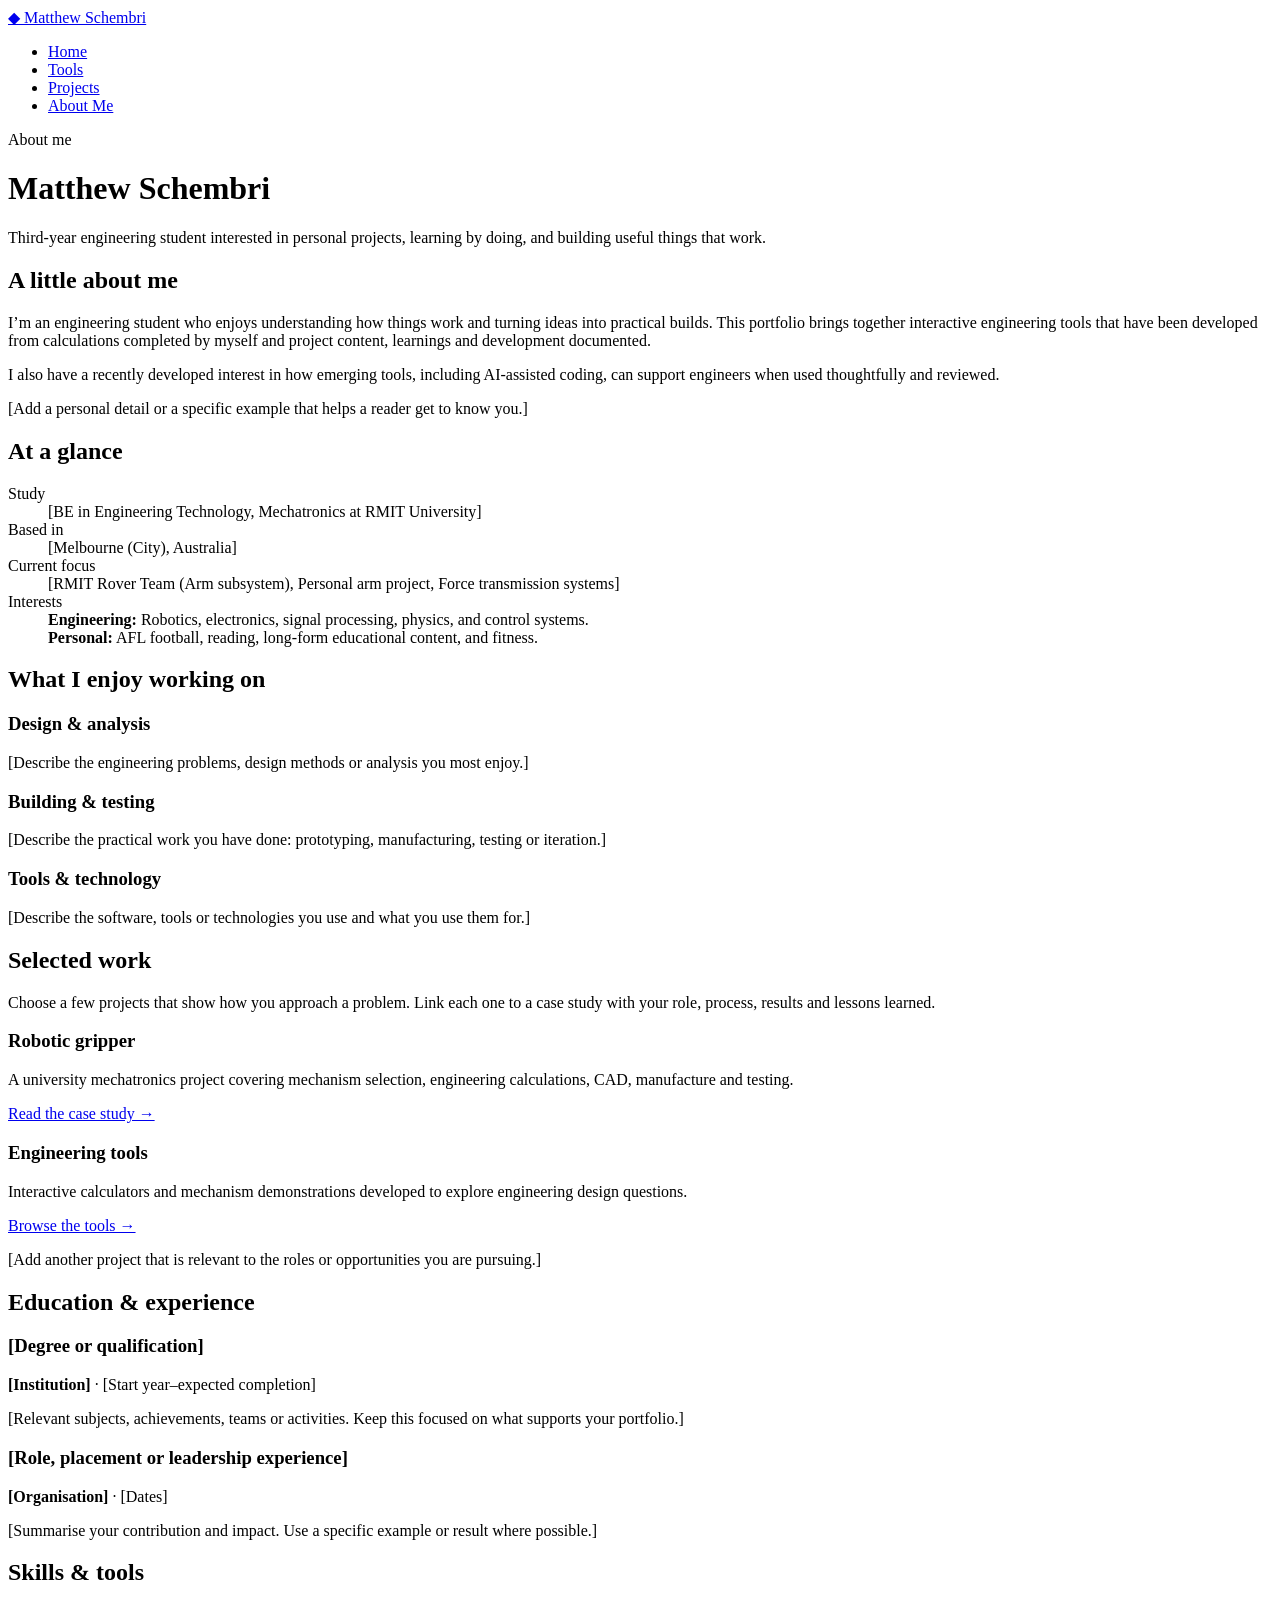
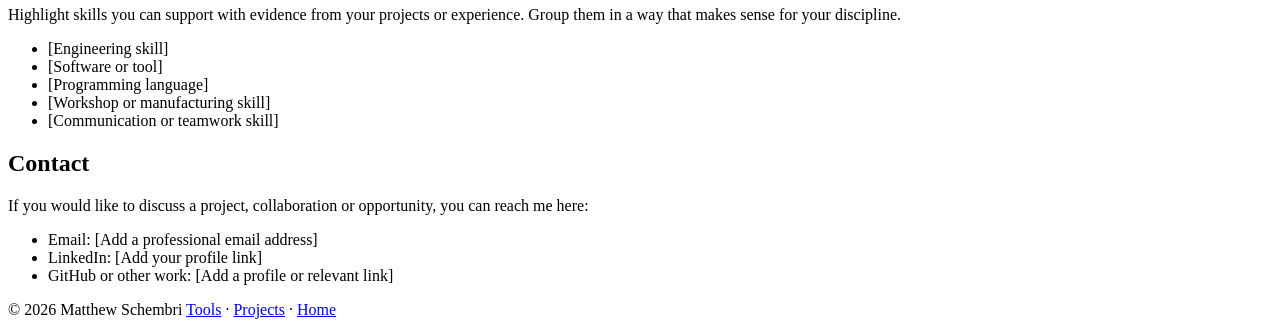
==== about.html @ 9d8ae4ab "about me additions" ====
<!DOCTYPE html>
<html lang="en-AU">
<head>
  <meta charset="utf-8">
  <meta name="viewport" content="width=device-width, initial-scale=1">
  <meta name="description" content="About Matthew Schembri: engineering interests, experience, skills and selected portfolio work.">
  <title>About Me | Matthew Schembri</title>
  <link rel="stylesheet" href="assets/site.css">
</head>
<body>

<nav class="nav" aria-label="Main">
  <div class="nav-in">
    <a class="brand" href="index.html"><span class="mark">◆</span> Matthew Schembri</a>
    <ul>
      <li><a href="index.html">Home</a></li>
      <li><a href="tools.html">Tools</a></li>
      <li><a href="projects.html">Projects</a></li>
      <li><a href="about.html" aria-current="page">About Me</a></li>
    </ul>
  </div>
</nav>

<main>
  <p class="eyebrow">About me</p>
  <h1>Matthew Schembri</h1>
  <p class="lede">Third-year engineering student interested in personal projects, learning by doing, and building useful things that work.</p>
  

  <section aria-labelledby="profile-title">
    <h2 id="profile-title">A little about me</h2>
    <div class="panel note">
      <p>I’m an engineering student who enjoys understanding how things work and turning ideas into practical builds. This portfolio brings together interactive engineering tools that have been developed from calculations completed by myself and project content, learnings and development documented.</p>
      <p>I also have a recently developed interest in how emerging tools, including AI-assisted coding, can support engineers when used thoughtfully and reviewed.</p>
      <p class="muted">[Add a personal detail or a specific example that helps a reader get to know you.]</p>
    </div>
  </section>

  <section aria-labelledby="snapshot-title">
    <h2 id="snapshot-title">At a glance</h2>
    <dl class="meta">
      <dt>Study</dt><dd>[BE in Engineering Technology, Mechatronics at RMIT University]</dd>
      <dt>Based in</dt><dd>[Melbourne (City), Australia]</dd>
      <dt>Current focus</dt><dd>[RMIT Rover Team (Arm subsystem), Personal arm project, Force transmission systems]</dd>
      <dt>Interests</dt><dd><strong>Engineering:</strong> Robotics, electronics, signal processing, physics, and control systems.<br><strong>Personal:</strong> AFL football, reading, long-form educational content, and fitness.</dd>
    </dl>
  </section>

  <section aria-labelledby="focus-title">
    <h2 id="focus-title">What I enjoy working on</h2>
    <div class="grid">
      <article class="card">
        <div class="body">
          <h3>Design &amp; analysis</h3>
          <p>[Describe the engineering problems, design methods or analysis you most enjoy.]</p>
        </div>
      </article>
      <article class="card">
        <div class="body">
          <h3>Building &amp; testing</h3>
          <p>[Describe the practical work you have done: prototyping, manufacturing, testing or iteration.]</p>
        </div>
      </article>
      <article class="card">
        <div class="body">
          <h3>Tools &amp; technology</h3>
          <p>[Describe the software, tools or technologies you use and what you use them for.]</p>
        </div>
      </article>
    </div>
  </section>

  <section aria-labelledby="work-title">
    <h2 id="work-title">Selected work</h2>
    <p class="muted">Choose a few projects that show how you approach a problem. Link each one to a case study with your role, process, results and lessons learned.</p>
    <div class="grid">
      <article class="card">
        <div class="body">
          <h3>Robotic gripper</h3>
          <p>A university mechatronics project covering mechanism selection, engineering calculations, CAD, manufacture and testing.</p>
          <div class="btn-row"><a class="btn sm" href="projects/gripper.html">Read the case study →</a></div>
        </div>
      </article>
      <article class="card">
        <div class="body">
          <h3>Engineering tools</h3>
          <p>Interactive calculators and mechanism demonstrations developed to explore engineering design questions.</p>
          <div class="btn-row"><a class="btn sm" href="tools.html">Browse the tools →</a></div>
        </div>
      </article>
    </div>
    <p class="panel">[Add another project that is relevant to the roles or opportunities you are pursuing.]</p>
  </section>

  <section aria-labelledby="experience-title">
    <h2 id="experience-title">Education &amp; experience</h2>
    <div class="panel">
      <h3>[Degree or qualification]</h3>
      <p><strong>[Institution]</strong> · [Start year–expected completion]</p>
      <p class="muted">[Relevant subjects, achievements, teams or activities. Keep this focused on what supports your portfolio.]</p>
    </div>
    <div class="panel">
      <h3>[Role, placement or leadership experience]</h3>
      <p><strong>[Organisation]</strong> · [Dates]</p>
      <p class="muted">[Summarise your contribution and impact. Use a specific example or result where possible.]</p>
    </div>
  </section>

  <section aria-labelledby="skills-title">
    <h2 id="skills-title">Skills &amp; tools</h2>
    <p class="muted">Highlight skills you can support with evidence from your projects or experience. Group them in a way that makes sense for your discipline.</p>
    <ul class="chips" aria-label="Skills to fill in">
      <li class="chip">[Engineering skill]</li>
      <li class="chip">[Software or tool]</li>
      <li class="chip">[Programming language]</li>
      <li class="chip">[Workshop or manufacturing skill]</li>
      <li class="chip">[Communication or teamwork skill]</li>
    </ul>
  </section>

  <section id="contact" aria-labelledby="contact-title">
    <h2 id="contact-title">Contact</h2>
    <div class="panel note">
      <p>If you would like to discuss a project, collaboration or opportunity, you can reach me here:</p>
      <ul>
        <li>Email: [Add a professional email address]</li>
        <li>LinkedIn: [Add your profile link]</li>
        <li>GitHub or other work: [Add a profile or relevant link]</li>
      </ul>
    </div>
  </section>
</main>

<footer class="site"><div>
  <span>© <span id="yr"></span> Matthew Schembri</span>
  <span><a href="tools.html">Tools</a> · <a href="projects.html">Projects</a> · <a href="index.html">Home</a></span>
</div></footer>

<script>document.getElementById('yr').textContent=new Date().getFullYear();</script>
</body>
</html>
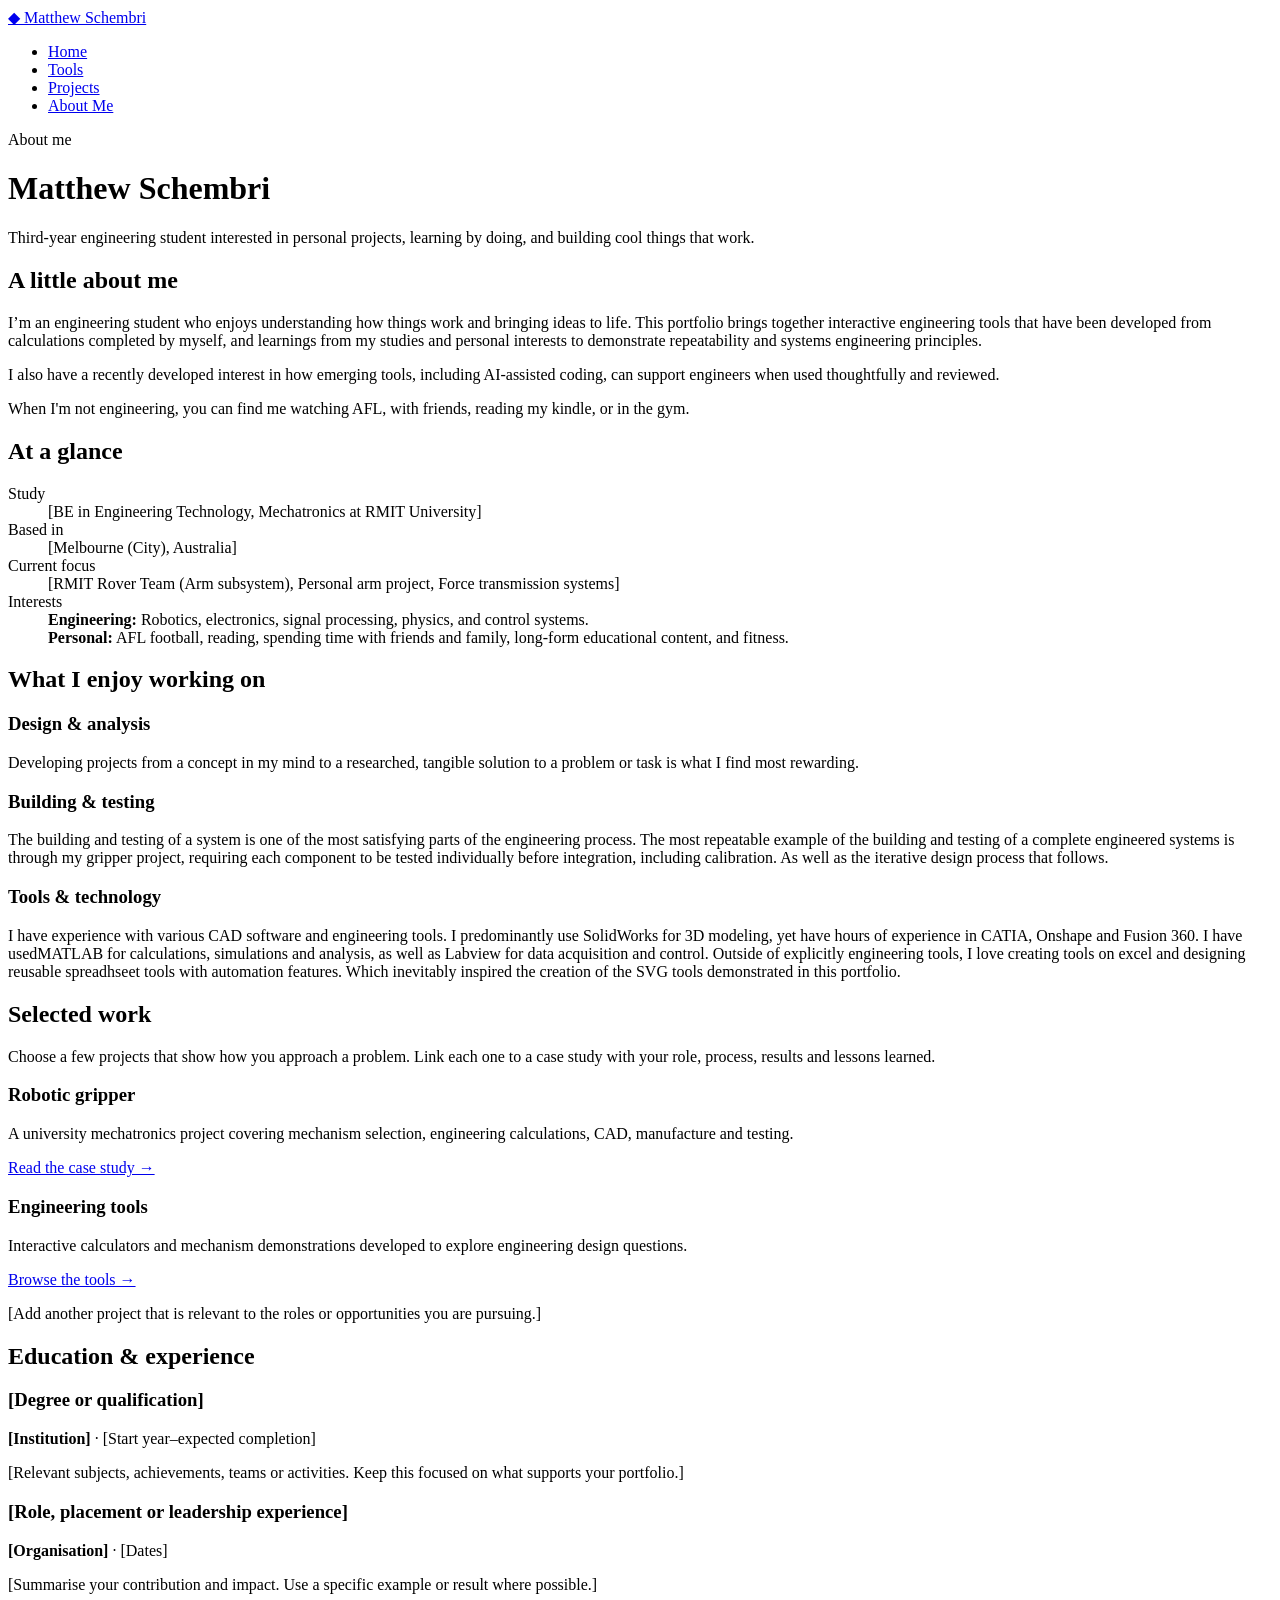
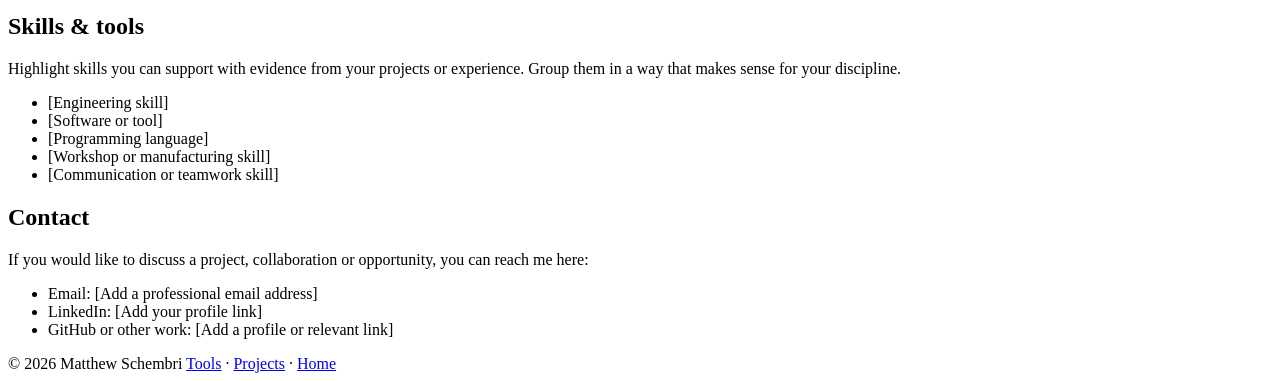
==== commit a67a4de5: "About me more additions" ====
--- a/about.html
+++ b/about.html
@@ -24,15 +24,15 @@
 <main>
   <p class="eyebrow">About me</p>
   <h1>Matthew Schembri</h1>
-  <p class="lede">Third-year engineering student interested in personal projects, learning by doing, and building useful things that work.</p>
+  <p class="lede">Third-year engineering student interested in personal projects, learning by doing, and building cool things that work.</p>
   
 
   <section aria-labelledby="profile-title">
     <h2 id="profile-title">A little about me</h2>
     <div class="panel note">
-      <p>I’m an engineering student who enjoys understanding how things work and turning ideas into practical builds. This portfolio brings together interactive engineering tools that have been developed from calculations completed by myself and project content, learnings and development documented.</p>
+      <p>I’m an engineering student who enjoys understanding how things work and bringing ideas to life. This portfolio brings together interactive engineering tools that have been developed from calculations completed by myself, and learnings from my studies and personal interests to demonstrate repeatability and systems engineering principles.</p>
       <p>I also have a recently developed interest in how emerging tools, including AI-assisted coding, can support engineers when used thoughtfully and reviewed.</p>
-      <p class="muted">[Add a personal detail or a specific example that helps a reader get to know you.]</p>
+      <p class="muted">When I'm not engineering, you can find me watching AFL, with friends, reading my kindle, or in the gym.</p>
     </div>
   </section>
 
@@ -42,7 +42,7 @@
       <dt>Study</dt><dd>[BE in Engineering Technology, Mechatronics at RMIT University]</dd>
       <dt>Based in</dt><dd>[Melbourne (City), Australia]</dd>
       <dt>Current focus</dt><dd>[RMIT Rover Team (Arm subsystem), Personal arm project, Force transmission systems]</dd>
-      <dt>Interests</dt><dd><strong>Engineering:</strong> Robotics, electronics, signal processing, physics, and control systems.<br><strong>Personal:</strong> AFL football, reading, long-form educational content, and fitness.</dd>
+      <dt>Interests</dt><dd><strong>Engineering:</strong> Robotics, electronics, signal processing, physics, and control systems.<br><strong>Personal:</strong> AFL football, reading, spending time with friends and family, long-form educational content, and fitness.</dd>
     </dl>
   </section>
 
@@ -52,19 +52,19 @@
       <article class="card">
         <div class="body">
           <h3>Design &amp; analysis</h3>
-          <p>[Describe the engineering problems, design methods or analysis you most enjoy.]</p>
+          <p> Developing projects from a concept in my mind to a researched, tangible solution to a problem or task is what I find most rewarding.</p>
         </div>
       </article>
       <article class="card">
         <div class="body">
           <h3>Building &amp; testing</h3>
-          <p>[Describe the practical work you have done: prototyping, manufacturing, testing or iteration.]</p>
+          <p> The building and testing of a system is one of the most satisfying parts of the engineering process. The most repeatable example of the building and testing of a complete engineered systems is through my gripper project, requiring each component to be tested individually before integration, including calibration. As well as the iterative design process that follows.</p>
         </div>
       </article>
       <article class="card">
         <div class="body">
           <h3>Tools &amp; technology</h3>
-          <p>[Describe the software, tools or technologies you use and what you use them for.]</p>
+          <p>I have experience with various CAD software and engineering tools. I predominantly use SolidWorks for 3D modeling, yet have hours of experience in CATIA, Onshape and Fusion 360. I have usedMATLAB for calculations, simulations and analysis, as well as Labview for data acquisition and control. Outside of explicitly engineering tools, I love creating tools on excel and designing reusable spreadhseet tools with automation features. Which inevitably inspired the creation of the SVG tools demonstrated in this portfolio.</p>
         </div>
       </article>
     </div>
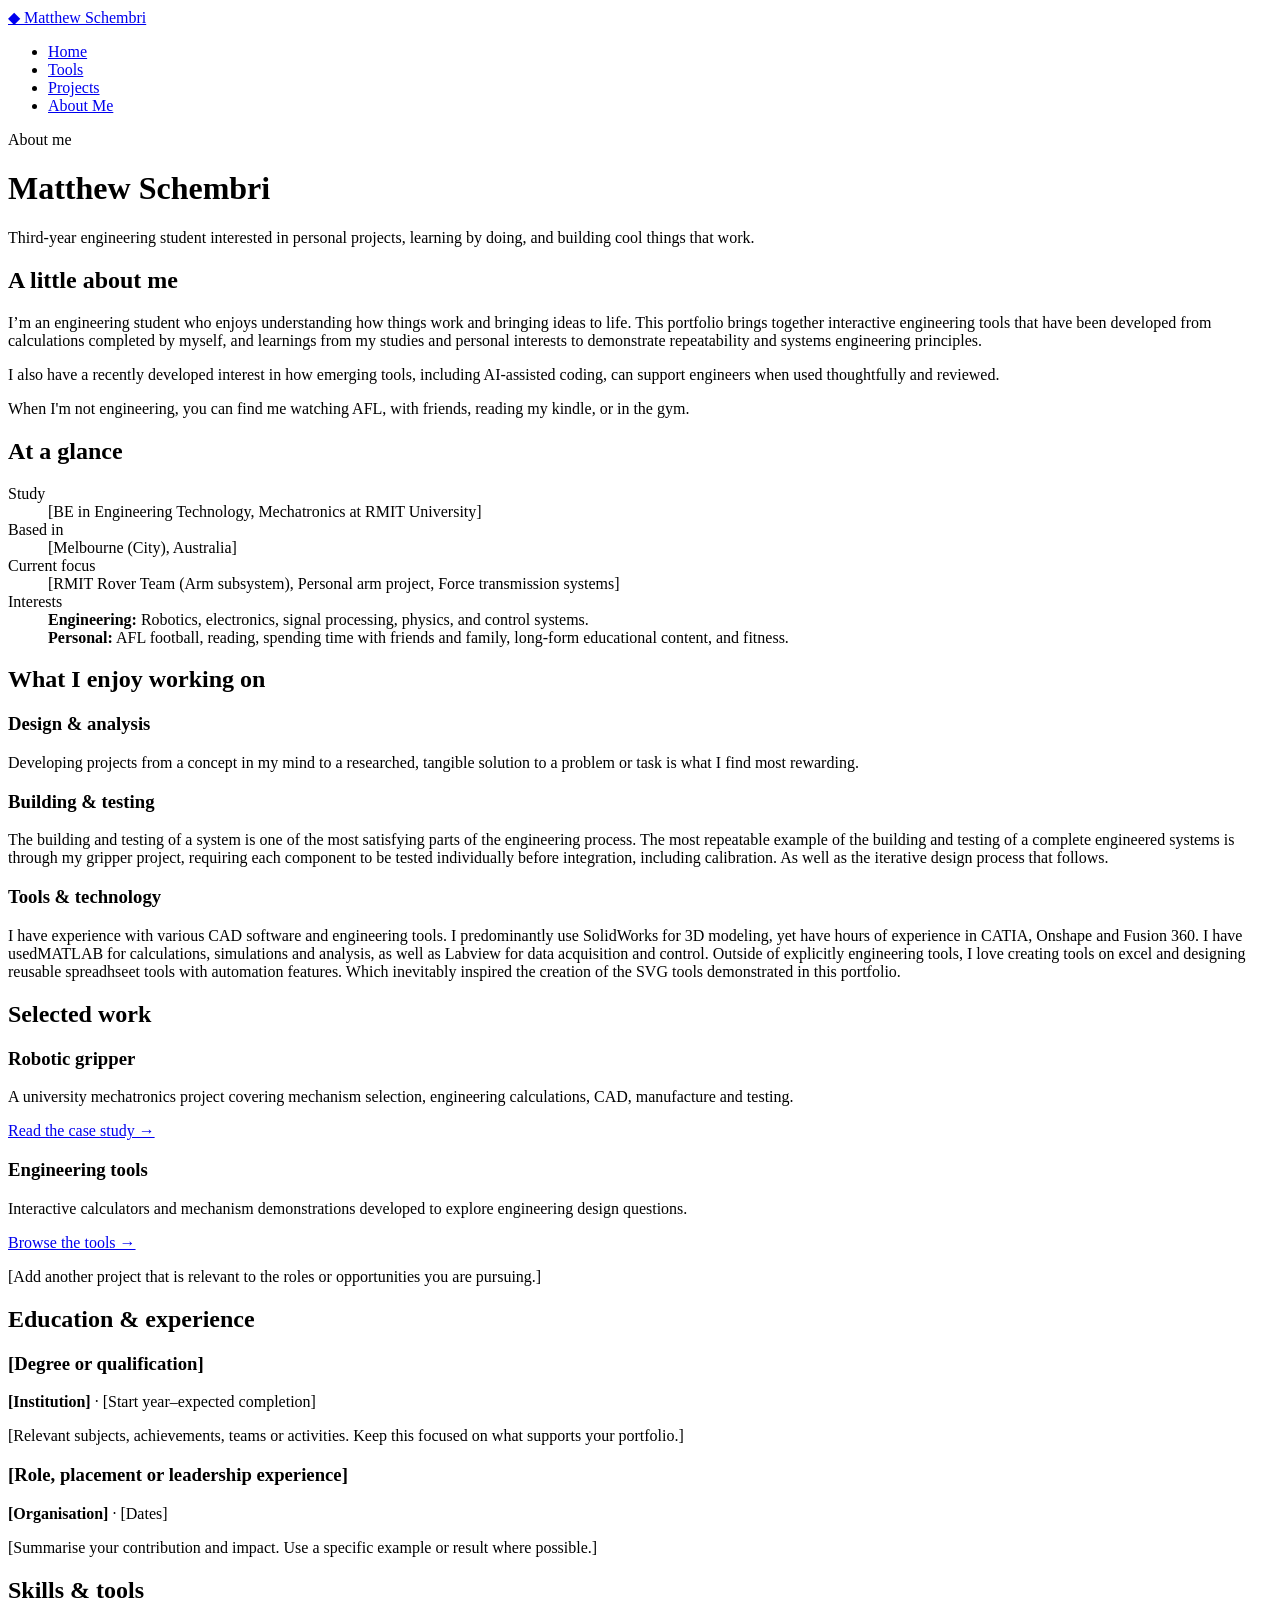
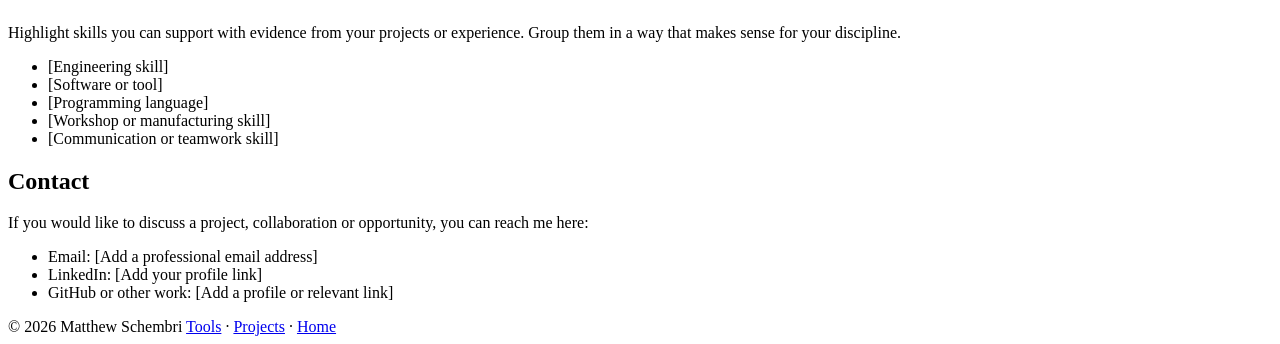
==== commit 49bf3efa: "testing new file" ====
--- a/about.html
+++ b/about.html
@@ -72,7 +72,6 @@
 
   <section aria-labelledby="work-title">
     <h2 id="work-title">Selected work</h2>
-    <p class="muted">Choose a few projects that show how you approach a problem. Link each one to a case study with your role, process, results and lessons learned.</p>
     <div class="grid">
       <article class="card">
         <div class="body">
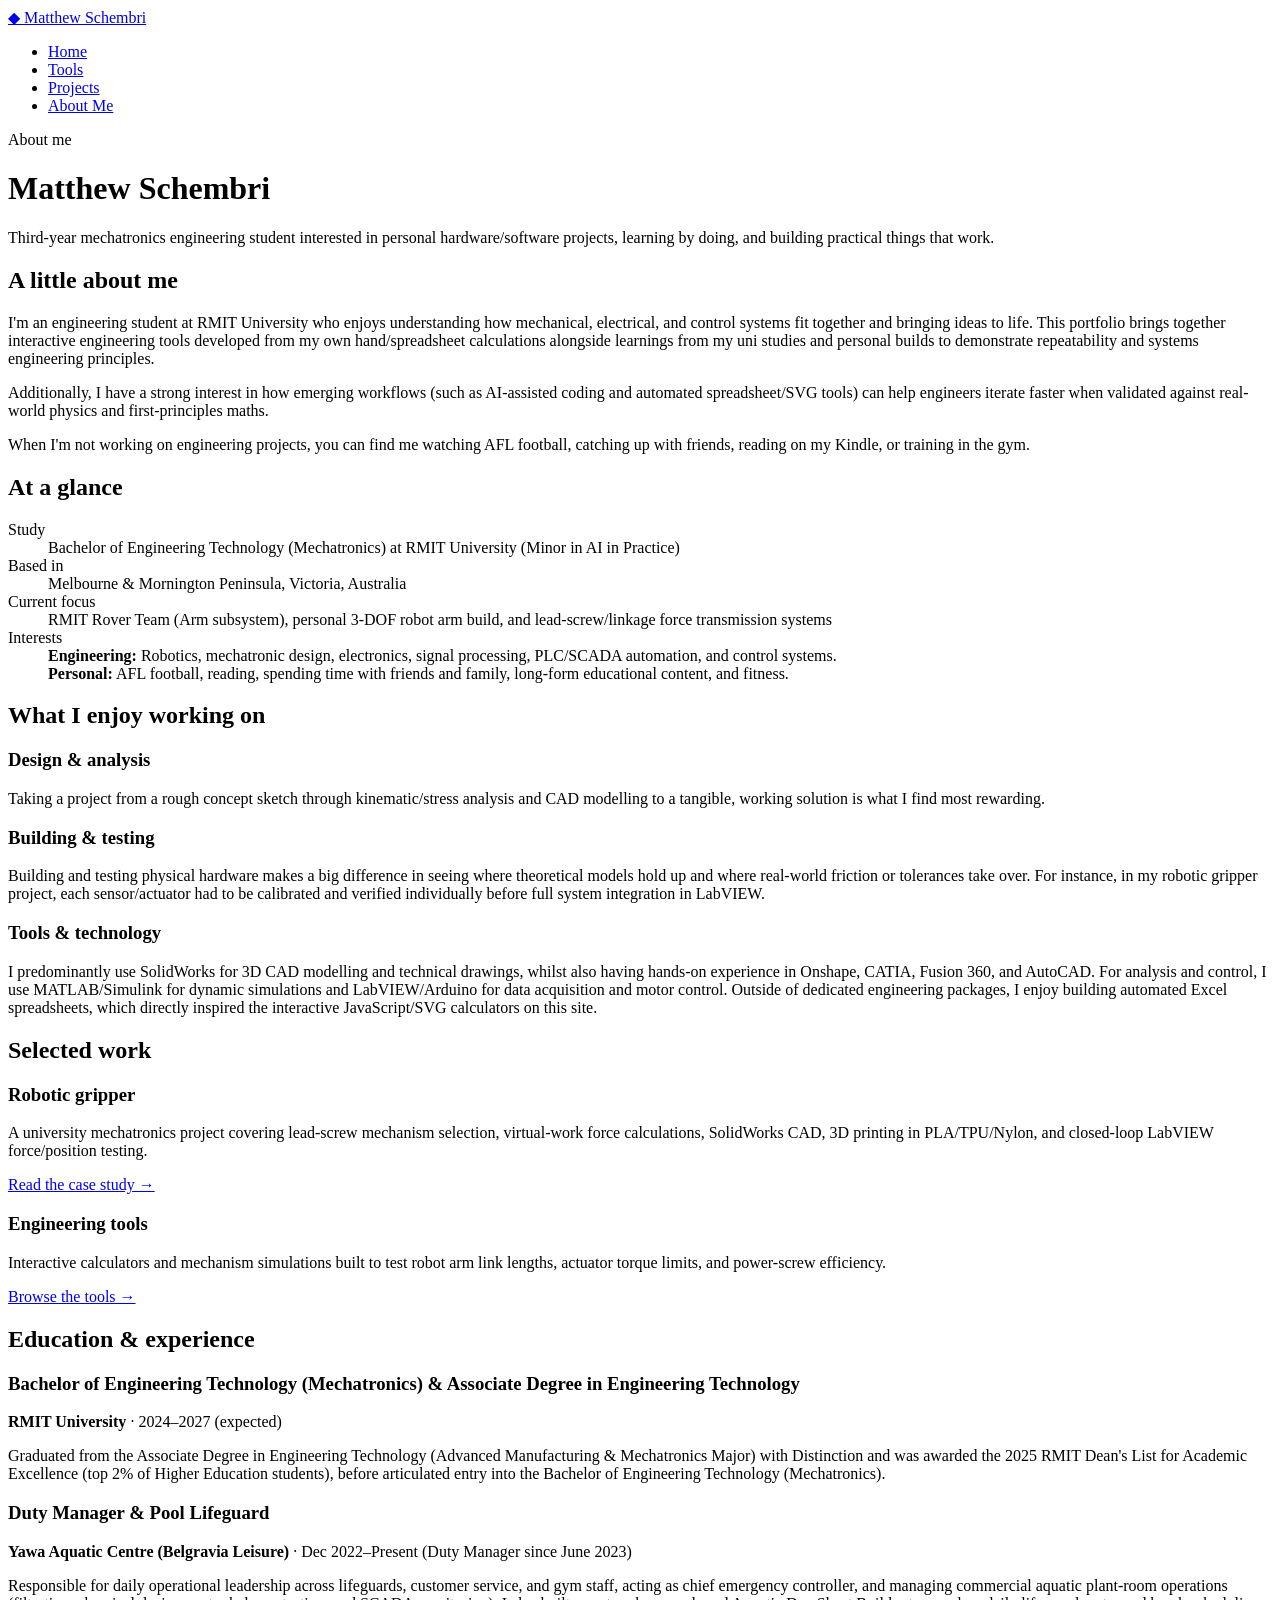
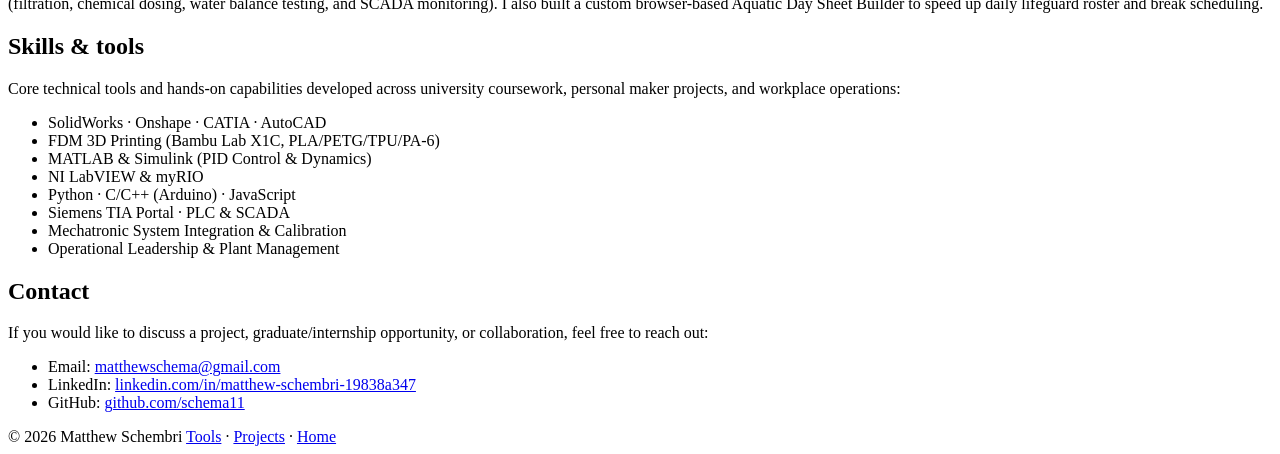
==== commit abf50471: "style(about.html): adopt empirical RMIT/Gmail Matthew voice and remove em-dashes/semicolons" ====
--- a/about.html
+++ b/about.html
@@ -3,7 +3,7 @@
 <head>
   <meta charset="utf-8">
   <meta name="viewport" content="width=device-width, initial-scale=1">
-  <meta name="description" content="About Matthew Schembri: engineering interests, experience, skills and selected portfolio work.">
+  <meta name="description" content="About Matthew Schembri: mechatronics engineering student at RMIT, experience, skills and selected portfolio work.">
   <title>About Me | Matthew Schembri</title>
   <link rel="stylesheet" href="assets/site.css">
 </head>
@@ -24,25 +24,24 @@
 <main>
   <p class="eyebrow">About me</p>
   <h1>Matthew Schembri</h1>
-  <p class="lede">Third-year engineering student interested in personal projects, learning by doing, and building cool things that work.</p>
-  
+  <p class="lede">Third-year mechatronics engineering student interested in personal hardware/software projects, learning by doing, and building practical things that work.</p>
 
   <section aria-labelledby="profile-title">
     <h2 id="profile-title">A little about me</h2>
     <div class="panel note">
-      <p>I’m an engineering student who enjoys understanding how things work and bringing ideas to life. This portfolio brings together interactive engineering tools that have been developed from calculations completed by myself, and learnings from my studies and personal interests to demonstrate repeatability and systems engineering principles.</p>
-      <p>I also have a recently developed interest in how emerging tools, including AI-assisted coding, can support engineers when used thoughtfully and reviewed.</p>
-      <p class="muted">When I'm not engineering, you can find me watching AFL, with friends, reading my kindle, or in the gym.</p>
+      <p>I'm an engineering student at RMIT University who enjoys understanding how mechanical, electrical, and control systems fit together and bringing ideas to life. This portfolio brings together interactive engineering tools developed from my own hand/spreadsheet calculations alongside learnings from my uni studies and personal builds to demonstrate repeatability and systems engineering principles.</p>
+      <p>Additionally, I have a strong interest in how emerging workflows (such as AI-assisted coding and automated spreadsheet/SVG tools) can help engineers iterate faster when validated against real-world physics and first-principles maths.</p>
+      <p class="muted">When I'm not working on engineering projects, you can find me watching AFL football, catching up with friends, reading on my Kindle, or training in the gym.</p>
     </div>
   </section>
 
   <section aria-labelledby="snapshot-title">
     <h2 id="snapshot-title">At a glance</h2>
     <dl class="meta">
-      <dt>Study</dt><dd>[BE in Engineering Technology, Mechatronics at RMIT University]</dd>
-      <dt>Based in</dt><dd>[Melbourne (City), Australia]</dd>
-      <dt>Current focus</dt><dd>[RMIT Rover Team (Arm subsystem), Personal arm project, Force transmission systems]</dd>
-      <dt>Interests</dt><dd><strong>Engineering:</strong> Robotics, electronics, signal processing, physics, and control systems.<br><strong>Personal:</strong> AFL football, reading, spending time with friends and family, long-form educational content, and fitness.</dd>
+      <dt>Study</dt><dd>Bachelor of Engineering Technology (Mechatronics) at RMIT University (Minor in AI in Practice)</dd>
+      <dt>Based in</dt><dd>Melbourne &amp; Mornington Peninsula, Victoria, Australia</dd>
+      <dt>Current focus</dt><dd>RMIT Rover Team (Arm subsystem), personal 3-DOF robot arm build, and lead-screw/linkage force transmission systems</dd>
+      <dt>Interests</dt><dd><strong>Engineering:</strong> Robotics, mechatronic design, electronics, signal processing, PLC/SCADA automation, and control systems.<br><strong>Personal:</strong> AFL football, reading, spending time with friends and family, long-form educational content, and fitness.</dd>
     </dl>
   </section>
 
@@ -52,19 +51,19 @@
       <article class="card">
         <div class="body">
           <h3>Design &amp; analysis</h3>
-          <p> Developing projects from a concept in my mind to a researched, tangible solution to a problem or task is what I find most rewarding.</p>
+          <p>Taking a project from a rough concept sketch through kinematic/stress analysis and CAD modelling to a tangible, working solution is what I find most rewarding.</p>
         </div>
       </article>
       <article class="card">
         <div class="body">
           <h3>Building &amp; testing</h3>
-          <p> The building and testing of a system is one of the most satisfying parts of the engineering process. The most repeatable example of the building and testing of a complete engineered systems is through my gripper project, requiring each component to be tested individually before integration, including calibration. As well as the iterative design process that follows.</p>
+          <p>Building and testing physical hardware makes a big difference in seeing where theoretical models hold up and where real-world friction or tolerances take over. For instance, in my robotic gripper project, each sensor/actuator had to be calibrated and verified individually before full system integration in LabVIEW.</p>
         </div>
       </article>
       <article class="card">
         <div class="body">
           <h3>Tools &amp; technology</h3>
-          <p>I have experience with various CAD software and engineering tools. I predominantly use SolidWorks for 3D modeling, yet have hours of experience in CATIA, Onshape and Fusion 360. I have usedMATLAB for calculations, simulations and analysis, as well as Labview for data acquisition and control. Outside of explicitly engineering tools, I love creating tools on excel and designing reusable spreadhseet tools with automation features. Which inevitably inspired the creation of the SVG tools demonstrated in this portfolio.</p>
+          <p>I predominantly use SolidWorks for 3D CAD modelling and technical drawings, whilst also having hands-on experience in Onshape, CATIA, Fusion 360, and AutoCAD. For analysis and control, I use MATLAB/Simulink for dynamic simulations and LabVIEW/Arduino for data acquisition and motor control. Outside of dedicated engineering packages, I enjoy building automated Excel spreadsheets, which directly inspired the interactive JavaScript/SVG calculators on this site.</p>
         </div>
       </article>
     </div>
@@ -76,55 +75,57 @@
       <article class="card">
         <div class="body">
           <h3>Robotic gripper</h3>
-          <p>A university mechatronics project covering mechanism selection, engineering calculations, CAD, manufacture and testing.</p>
+          <p>A university mechatronics project covering lead-screw mechanism selection, virtual-work force calculations, SolidWorks CAD, 3D printing in PLA/TPU/Nylon, and closed-loop LabVIEW force/position testing.</p>
           <div class="btn-row"><a class="btn sm" href="projects/gripper.html">Read the case study →</a></div>
         </div>
       </article>
       <article class="card">
         <div class="body">
           <h3>Engineering tools</h3>
-          <p>Interactive calculators and mechanism demonstrations developed to explore engineering design questions.</p>
+          <p>Interactive calculators and mechanism simulations built to test robot arm link lengths, actuator torque limits, and power-screw efficiency.</p>
           <div class="btn-row"><a class="btn sm" href="tools.html">Browse the tools →</a></div>
         </div>
       </article>
     </div>
-    <p class="panel">[Add another project that is relevant to the roles or opportunities you are pursuing.]</p>
   </section>
 
   <section aria-labelledby="experience-title">
     <h2 id="experience-title">Education &amp; experience</h2>
     <div class="panel">
-      <h3>[Degree or qualification]</h3>
-      <p><strong>[Institution]</strong> · [Start year–expected completion]</p>
-      <p class="muted">[Relevant subjects, achievements, teams or activities. Keep this focused on what supports your portfolio.]</p>
+      <h3>Bachelor of Engineering Technology (Mechatronics) &amp; Associate Degree in Engineering Technology</h3>
+      <p><strong>RMIT University</strong> · 2024–2027 (expected)</p>
+      <p class="muted">Graduated from the Associate Degree in Engineering Technology (Advanced Manufacturing &amp; Mechatronics Major) with Distinction and was awarded the 2025 RMIT Dean's List for Academic Excellence (top 2% of Higher Education students), before articulated entry into the Bachelor of Engineering Technology (Mechatronics).</p>
     </div>
     <div class="panel">
-      <h3>[Role, placement or leadership experience]</h3>
-      <p><strong>[Organisation]</strong> · [Dates]</p>
-      <p class="muted">[Summarise your contribution and impact. Use a specific example or result where possible.]</p>
+      <h3>Duty Manager &amp; Pool Lifeguard</h3>
+      <p><strong>Yawa Aquatic Centre (Belgravia Leisure)</strong> · Dec 2022–Present (Duty Manager since June 2023)</p>
+      <p class="muted">Responsible for daily operational leadership across lifeguards, customer service, and gym staff, acting as chief emergency controller, and managing commercial aquatic plant-room operations (filtration, chemical dosing, water balance testing, and SCADA monitoring). I also built a custom browser-based Aquatic Day Sheet Builder to speed up daily lifeguard roster and break scheduling.</p>
     </div>
   </section>
 
   <section aria-labelledby="skills-title">
     <h2 id="skills-title">Skills &amp; tools</h2>
-    <p class="muted">Highlight skills you can support with evidence from your projects or experience. Group them in a way that makes sense for your discipline.</p>
-    <ul class="chips" aria-label="Skills to fill in">
-      <li class="chip">[Engineering skill]</li>
-      <li class="chip">[Software or tool]</li>
-      <li class="chip">[Programming language]</li>
-      <li class="chip">[Workshop or manufacturing skill]</li>
-      <li class="chip">[Communication or teamwork skill]</li>
+    <p class="muted">Core technical tools and hands-on capabilities developed across university coursework, personal maker projects, and workplace operations:</p>
+    <ul class="chips" aria-label="Skills and tools">
+      <li class="chip">SolidWorks · Onshape · CATIA · AutoCAD</li>
+      <li class="chip">FDM 3D Printing (Bambu Lab X1C, PLA/PETG/TPU/PA-6)</li>
+      <li class="chip">MATLAB &amp; Simulink (PID Control &amp; Dynamics)</li>
+      <li class="chip">NI LabVIEW &amp; myRIO</li>
+      <li class="chip">Python · C/C++ (Arduino) · JavaScript</li>
+      <li class="chip">Siemens TIA Portal · PLC &amp; SCADA</li>
+      <li class="chip">Mechatronic System Integration &amp; Calibration</li>
+      <li class="chip">Operational Leadership &amp; Plant Management</li>
     </ul>
   </section>
 
   <section id="contact" aria-labelledby="contact-title">
     <h2 id="contact-title">Contact</h2>
     <div class="panel note">
-      <p>If you would like to discuss a project, collaboration or opportunity, you can reach me here:</p>
+      <p>If you would like to discuss a project, graduate/internship opportunity, or collaboration, feel free to reach out:</p>
       <ul>
-        <li>Email: [Add a professional email address]</li>
-        <li>LinkedIn: [Add your profile link]</li>
-        <li>GitHub or other work: [Add a profile or relevant link]</li>
+        <li>Email: <a href="mailto:matthewschema@gmail.com">matthewschema@gmail.com</a></li>
+        <li>LinkedIn: <a href="https://www.linkedin.com/in/matthew-schembri-19838a347" target="_blank" rel="noopener">linkedin.com/in/matthew-schembri-19838a347</a></li>
+        <li>GitHub: <a href="https://github.com/schema11" target="_blank" rel="noopener">github.com/schema11</a></li>
       </ul>
     </div>
   </section>
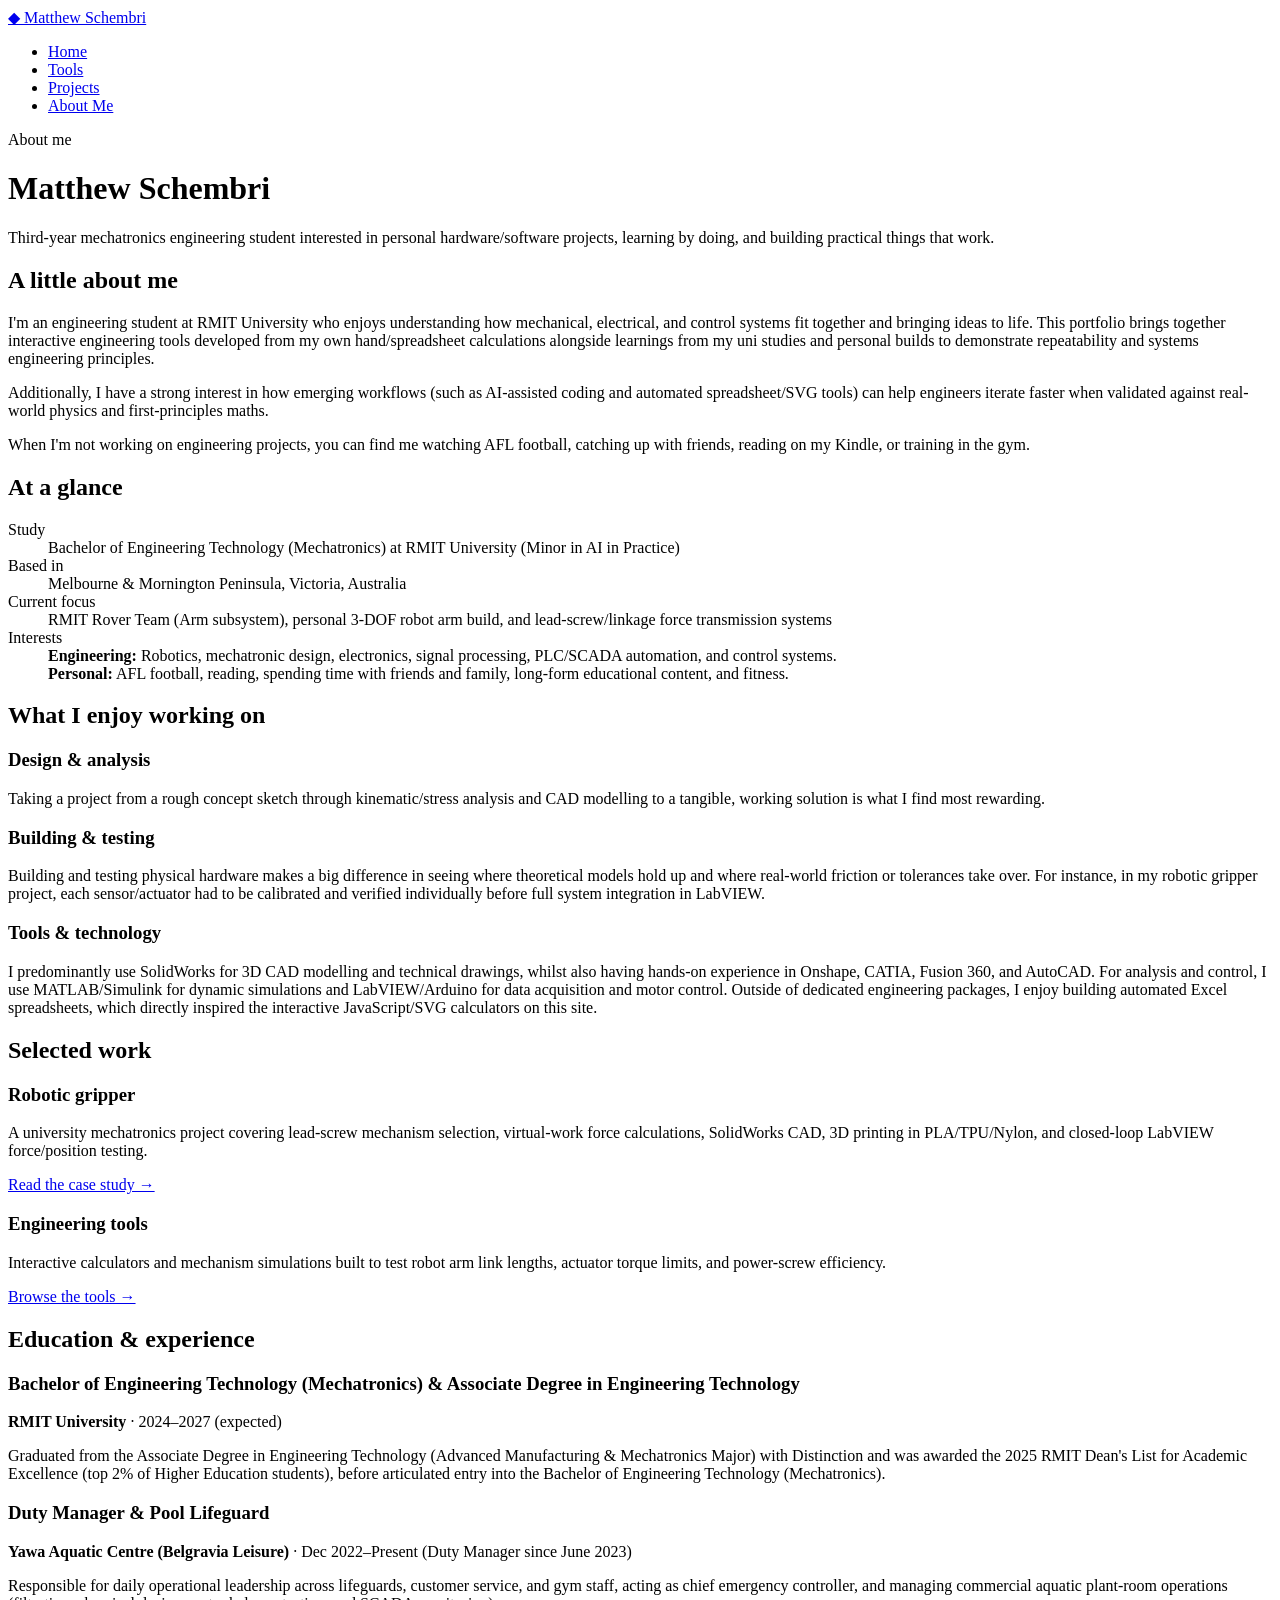
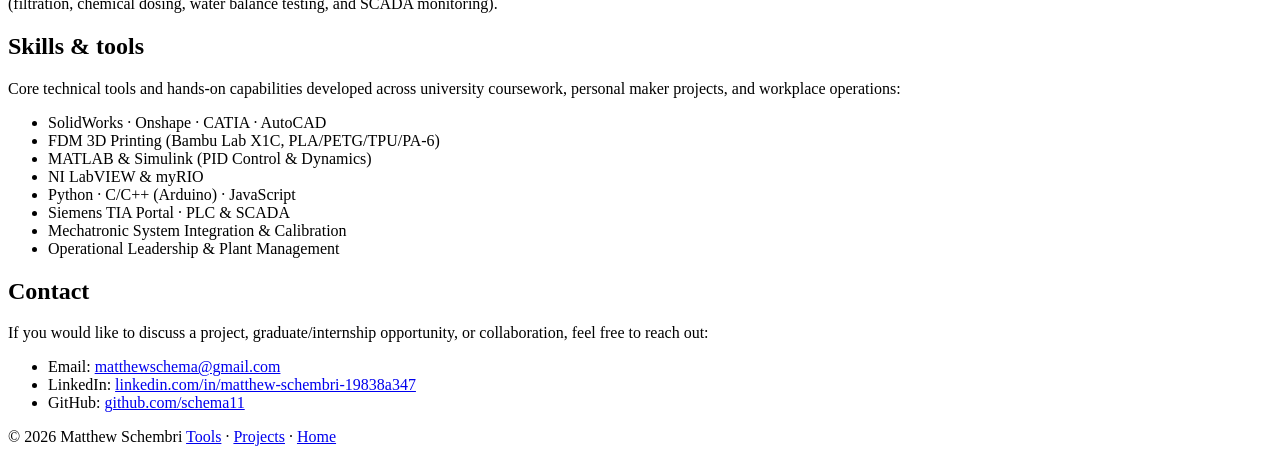
==== commit 57dc4534: "deleted day sheet builder" ====
--- a/about.html
+++ b/about.html
@@ -99,7 +99,7 @@
     <div class="panel">
       <h3>Duty Manager &amp; Pool Lifeguard</h3>
       <p><strong>Yawa Aquatic Centre (Belgravia Leisure)</strong> · Dec 2022–Present (Duty Manager since June 2023)</p>
-      <p class="muted">Responsible for daily operational leadership across lifeguards, customer service, and gym staff, acting as chief emergency controller, and managing commercial aquatic plant-room operations (filtration, chemical dosing, water balance testing, and SCADA monitoring). I also built a custom browser-based Aquatic Day Sheet Builder to speed up daily lifeguard roster and break scheduling.</p>
+      <p class="muted">Responsible for daily operational leadership across lifeguards, customer service, and gym staff, acting as chief emergency controller, and managing commercial aquatic plant-room operations (filtration, chemical dosing, water balance testing, and SCADA monitoring).</p>
     </div>
   </section>
 
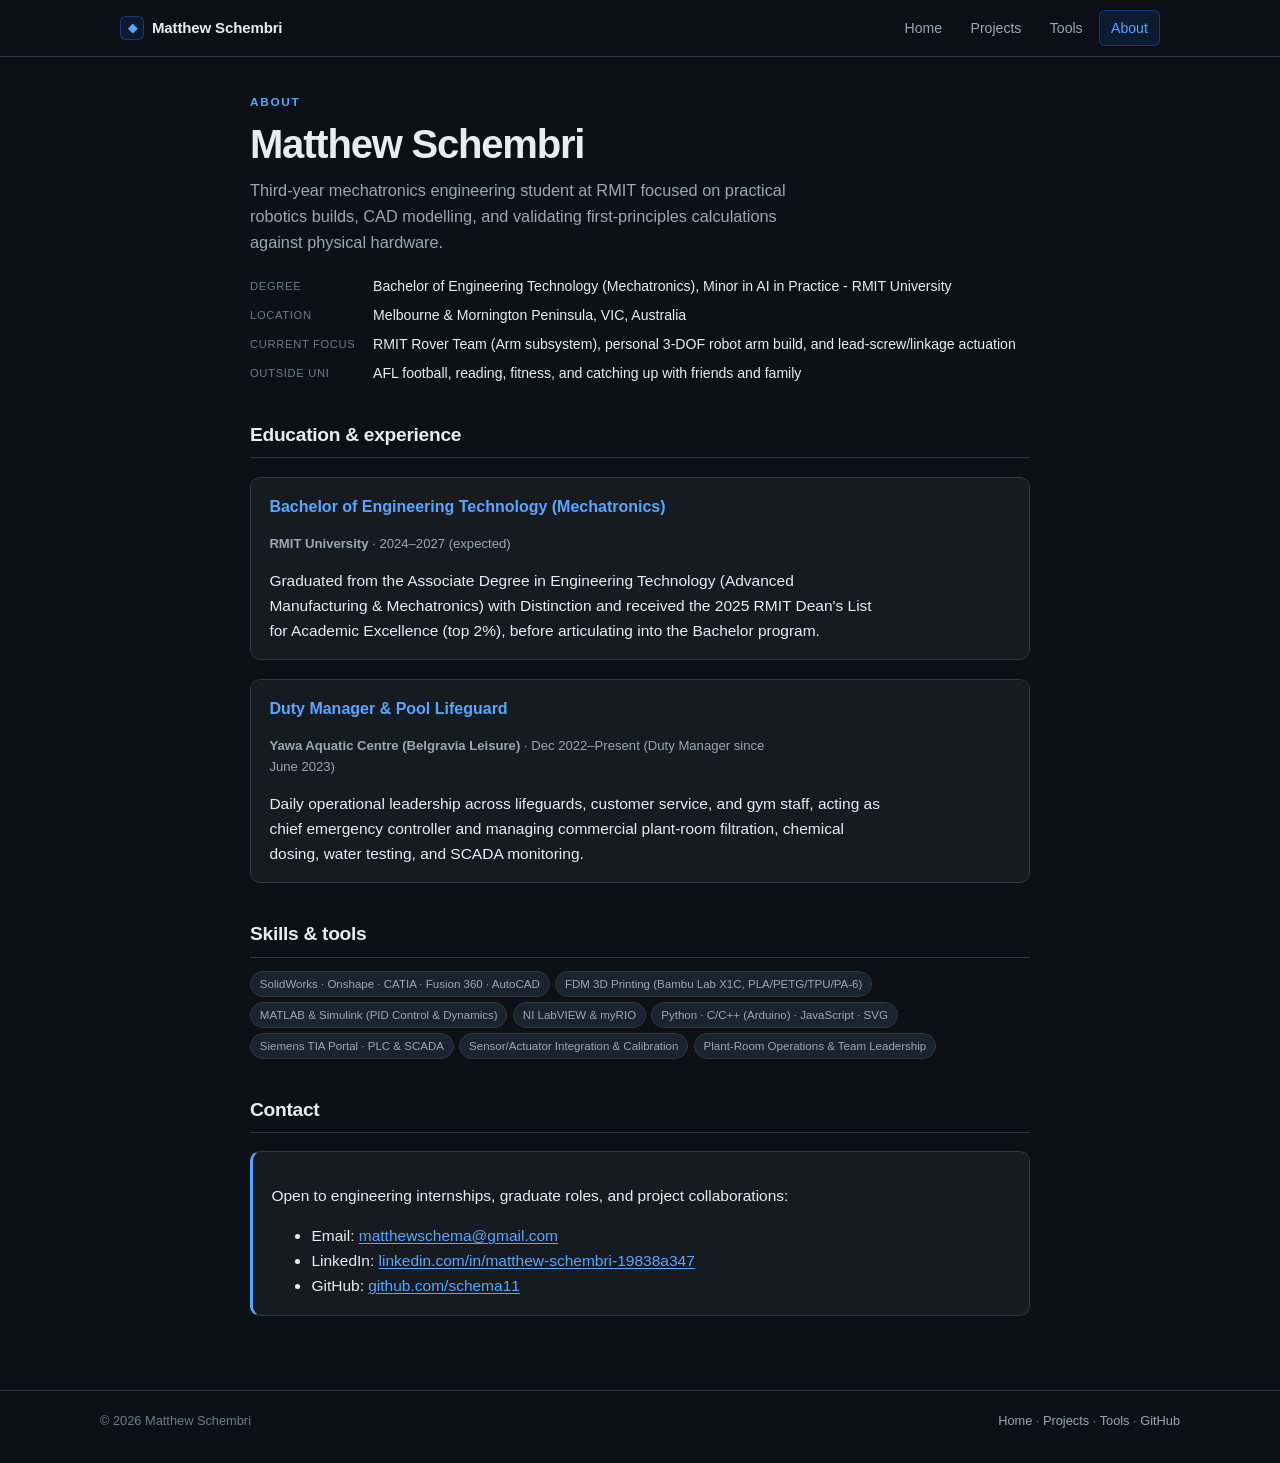
==== commit 552ded4c: "refactor: simplify portfolio UI, shared assets, and project pages" ====
--- a/about.html
+++ b/about.html
@@ -3,8 +3,8 @@
 <head>
   <meta charset="utf-8">
   <meta name="viewport" content="width=device-width, initial-scale=1">
-  <meta name="description" content="About Matthew Schembri: mechatronics engineering student at RMIT, experience, skills and selected portfolio work.">
-  <title>About Me | Matthew Schembri</title>
+  <meta name="description" content="About Matthew Schembri: RMIT mechatronics engineering student, experience, technical skills and contact details.">
+  <title>About | Matthew Schembri</title>
   <link rel="stylesheet" href="assets/site.css">
 </head>
 <body>
@@ -14,128 +14,66 @@
     <a class="brand" href="index.html"><span class="mark">◆</span> Matthew Schembri</a>
     <ul>
       <li><a href="index.html">Home</a></li>
+      <li><a href="projects.html">Projects</a></li>
       <li><a href="tools.html">Tools</a></li>
-      <li><a href="projects.html">Projects</a></li>
-      <li><a href="about.html" aria-current="page">About Me</a></li>
+      <li><a href="about.html" aria-current="page">About</a></li>
     </ul>
   </div>
 </nav>
 
-<main>
-  <p class="eyebrow">About me</p>
+<main class="narrow">
+  <p class="eyebrow">About</p>
   <h1>Matthew Schembri</h1>
-  <p class="lede">Third-year mechatronics engineering student interested in personal hardware/software projects, learning by doing, and building practical things that work.</p>
+  <p class="lede">Third-year mechatronics engineering student at RMIT focused on practical robotics builds, CAD modelling, and validating first-principles calculations against physical hardware.</p>
 
-  <section aria-labelledby="profile-title">
-    <h2 id="profile-title">A little about me</h2>
-    <div class="panel note">
-      <p>I'm an engineering student at RMIT University who enjoys understanding how mechanical, electrical, and control systems fit together and bringing ideas to life. This portfolio brings together interactive engineering tools developed from my own hand/spreadsheet calculations alongside learnings from my uni studies and personal builds to demonstrate repeatability and systems engineering principles.</p>
-      <p>Additionally, I have a strong interest in how emerging workflows (such as AI-assisted coding and automated spreadsheet/SVG tools) can help engineers iterate faster when validated against real-world physics and first-principles maths.</p>
-      <p class="muted">When I'm not working on engineering projects, you can find me watching AFL football, catching up with friends, reading on my Kindle, or training in the gym.</p>
-    </div>
-  </section>
+  <dl class="meta">
+    <dt>Degree</dt><dd>Bachelor of Engineering Technology (Mechatronics), Minor in AI in Practice - RMIT University</dd>
+    <dt>Location</dt><dd>Melbourne &amp; Mornington Peninsula, VIC, Australia</dd>
+    <dt>Current focus</dt><dd>RMIT Rover Team (Arm subsystem), personal 3-DOF robot arm build, and lead-screw/linkage actuation</dd>
+    <dt>Outside uni</dt><dd>AFL football, reading, fitness, and catching up with friends and family</dd>
+  </dl>
 
-  <section aria-labelledby="snapshot-title">
-    <h2 id="snapshot-title">At a glance</h2>
-    <dl class="meta">
-      <dt>Study</dt><dd>Bachelor of Engineering Technology (Mechatronics) at RMIT University (Minor in AI in Practice)</dd>
-      <dt>Based in</dt><dd>Melbourne &amp; Mornington Peninsula, Victoria, Australia</dd>
-      <dt>Current focus</dt><dd>RMIT Rover Team (Arm subsystem), personal 3-DOF robot arm build, and lead-screw/linkage force transmission systems</dd>
-      <dt>Interests</dt><dd><strong>Engineering:</strong> Robotics, mechatronic design, electronics, signal processing, PLC/SCADA automation, and control systems.<br><strong>Personal:</strong> AFL football, reading, spending time with friends and family, long-form educational content, and fitness.</dd>
-    </dl>
-  </section>
+  <h2>Education &amp; experience</h2>
+  <div class="panel">
+    <h3>Bachelor of Engineering Technology (Mechatronics)</h3>
+    <p class="small muted"><strong>RMIT University</strong> · 2024–2027 (expected)</p>
+    <p>Graduated from the Associate Degree in Engineering Technology (Advanced Manufacturing &amp; Mechatronics) with Distinction and received the 2025 RMIT Dean's List for Academic Excellence (top 2%), before articulating into the Bachelor program.</p>
+  </div>
 
-  <section aria-labelledby="focus-title">
-    <h2 id="focus-title">What I enjoy working on</h2>
-    <div class="grid">
-      <article class="card">
-        <div class="body">
-          <h3>Design &amp; analysis</h3>
-          <p>Taking a project from a rough concept sketch through kinematic/stress analysis and CAD modelling to a tangible, working solution is what I find most rewarding.</p>
-        </div>
-      </article>
-      <article class="card">
-        <div class="body">
-          <h3>Building &amp; testing</h3>
-          <p>Building and testing physical hardware makes a big difference in seeing where theoretical models hold up and where real-world friction or tolerances take over. For instance, in my robotic gripper project, each sensor/actuator had to be calibrated and verified individually before full system integration in LabVIEW.</p>
-        </div>
-      </article>
-      <article class="card">
-        <div class="body">
-          <h3>Tools &amp; technology</h3>
-          <p>I predominantly use SolidWorks for 3D CAD modelling and technical drawings, whilst also having hands-on experience in Onshape, CATIA, Fusion 360, and AutoCAD. For analysis and control, I use MATLAB/Simulink for dynamic simulations and LabVIEW/Arduino for data acquisition and motor control. Outside of dedicated engineering packages, I enjoy building automated Excel spreadsheets, which directly inspired the interactive JavaScript/SVG calculators on this site.</p>
-        </div>
-      </article>
-    </div>
-  </section>
+  <div class="panel">
+    <h3>Duty Manager &amp; Pool Lifeguard</h3>
+    <p class="small muted"><strong>Yawa Aquatic Centre (Belgravia Leisure)</strong> · Dec 2022–Present (Duty Manager since June 2023)</p>
+    <p>Daily operational leadership across lifeguards, customer service, and gym staff, acting as chief emergency controller and managing commercial plant-room filtration, chemical dosing, water testing, and SCADA monitoring.</p>
+  </div>
 
-  <section aria-labelledby="work-title">
-    <h2 id="work-title">Selected work</h2>
-    <div class="grid">
-      <article class="card">
-        <div class="body">
-          <h3>Robotic gripper</h3>
-          <p>A university mechatronics project covering lead-screw mechanism selection, virtual-work force calculations, SolidWorks CAD, 3D printing in PLA/TPU/Nylon, and closed-loop LabVIEW force/position testing.</p>
-          <div class="btn-row"><a class="btn sm" href="projects/gripper.html">Read the case study →</a></div>
-        </div>
-      </article>
-      <article class="card">
-        <div class="body">
-          <h3>Engineering tools</h3>
-          <p>Interactive calculators and mechanism simulations built to test robot arm link lengths, actuator torque limits, and power-screw efficiency.</p>
-          <div class="btn-row"><a class="btn sm" href="tools.html">Browse the tools →</a></div>
-        </div>
-      </article>
-    </div>
-  </section>
+  <h2>Skills &amp; tools</h2>
+  <ul class="chips" aria-label="Technical skills and tools">
+    <li class="chip">SolidWorks · Onshape · CATIA · Fusion 360 · AutoCAD</li>
+    <li class="chip">FDM 3D Printing (Bambu Lab X1C, PLA/PETG/TPU/PA-6)</li>
+    <li class="chip">MATLAB &amp; Simulink (PID Control &amp; Dynamics)</li>
+    <li class="chip">NI LabVIEW &amp; myRIO</li>
+    <li class="chip">Python · C/C++ (Arduino) · JavaScript · SVG</li>
+    <li class="chip">Siemens TIA Portal · PLC &amp; SCADA</li>
+    <li class="chip">Sensor/Actuator Integration &amp; Calibration</li>
+    <li class="chip">Plant-Room Operations &amp; Team Leadership</li>
+  </ul>
 
-  <section aria-labelledby="experience-title">
-    <h2 id="experience-title">Education &amp; experience</h2>
-    <div class="panel">
-      <h3>Bachelor of Engineering Technology (Mechatronics) &amp; Associate Degree in Engineering Technology</h3>
-      <p><strong>RMIT University</strong> · 2024–2027 (expected)</p>
-      <p class="muted">Graduated from the Associate Degree in Engineering Technology (Advanced Manufacturing &amp; Mechatronics Major) with Distinction and was awarded the 2025 RMIT Dean's List for Academic Excellence (top 2% of Higher Education students), before articulated entry into the Bachelor of Engineering Technology (Mechatronics).</p>
-    </div>
-    <div class="panel">
-      <h3>Duty Manager &amp; Pool Lifeguard</h3>
-      <p><strong>Yawa Aquatic Centre (Belgravia Leisure)</strong> · Dec 2022–Present (Duty Manager since June 2023)</p>
-      <p class="muted">Responsible for daily operational leadership across lifeguards, customer service, and gym staff, acting as chief emergency controller, and managing commercial aquatic plant-room operations (filtration, chemical dosing, water balance testing, and SCADA monitoring).</p>
-    </div>
-  </section>
-
-  <section aria-labelledby="skills-title">
-    <h2 id="skills-title">Skills &amp; tools</h2>
-    <p class="muted">Core technical tools and hands-on capabilities developed across university coursework, personal maker projects, and workplace operations:</p>
-    <ul class="chips" aria-label="Skills and tools">
-      <li class="chip">SolidWorks · Onshape · CATIA · AutoCAD</li>
-      <li class="chip">FDM 3D Printing (Bambu Lab X1C, PLA/PETG/TPU/PA-6)</li>
-      <li class="chip">MATLAB &amp; Simulink (PID Control &amp; Dynamics)</li>
-      <li class="chip">NI LabVIEW &amp; myRIO</li>
-      <li class="chip">Python · C/C++ (Arduino) · JavaScript</li>
-      <li class="chip">Siemens TIA Portal · PLC &amp; SCADA</li>
-      <li class="chip">Mechatronic System Integration &amp; Calibration</li>
-      <li class="chip">Operational Leadership &amp; Plant Management</li>
+  <h2 id="contact">Contact</h2>
+  <div class="panel note">
+    <p>Open to engineering internships, graduate roles, and project collaborations:</p>
+    <ul>
+      <li>Email: <a href="mailto:matthewschema@gmail.com">matthewschema@gmail.com</a></li>
+      <li>LinkedIn: <a href="https://www.linkedin.com/in/matthew-schembri-19838a347" target="_blank" rel="noopener">linkedin.com/in/matthew-schembri-19838a347</a></li>
+      <li>GitHub: <a href="https://github.com/schema11" target="_blank" rel="noopener">github.com/schema11</a></li>
     </ul>
-  </section>
-
-  <section id="contact" aria-labelledby="contact-title">
-    <h2 id="contact-title">Contact</h2>
-    <div class="panel note">
-      <p>If you would like to discuss a project, graduate/internship opportunity, or collaboration, feel free to reach out:</p>
-      <ul>
-        <li>Email: <a href="mailto:matthewschema@gmail.com">matthewschema@gmail.com</a></li>
-        <li>LinkedIn: <a href="https://www.linkedin.com/in/matthew-schembri-19838a347" target="_blank" rel="noopener">linkedin.com/in/matthew-schembri-19838a347</a></li>
-        <li>GitHub: <a href="https://github.com/schema11" target="_blank" rel="noopener">github.com/schema11</a></li>
-      </ul>
-    </div>
-  </section>
+  </div>
 </main>
 
 <footer class="site"><div>
   <span>© <span id="yr"></span> Matthew Schembri</span>
-  <span><a href="tools.html">Tools</a> · <a href="projects.html">Projects</a> · <a href="index.html">Home</a></span>
+  <span><a href="index.html">Home</a> · <a href="projects.html">Projects</a> · <a href="tools.html">Tools</a> · <a href="https://github.com/schema11" target="_blank" rel="noopener">GitHub</a></span>
 </div></footer>
 
-<script>document.getElementById('yr').textContent=new Date().getFullYear();</script>
+<script src="assets/site.js"></script>
 </body>
 </html>
--- a/assets/site.css
+++ b/assets/site.css
@@ -0,0 +1,587 @@
+/* ============================================================
+   Matthew Schembri Portfolio - Shared Styles
+   ============================================================ */
+:root {
+  color-scheme: dark;
+  --bg: #0d1117;
+  --surface: #161b22;
+  --surface-2: #1c2330;
+  --inset: #010409;
+  --line: #30363d;
+  --text: #e6edf3;
+  --muted: #9aa7b4;
+  --faint: #6e7b8a;
+  --accent: #58a6ff;
+  --accent-bg: #1f6feb1f;
+  --accent-line: #1f6feb66;
+  --ok: #3fb950;
+  --warn: #d29922;
+  --bad: #f85149;
+  --violet: #8957e5;
+  --mono: ui-monospace, SFMono-Regular, Consolas, monospace;
+  --maxw: 1080px;
+}
+
+*, *::before, *::after { box-sizing: border-box; }
+html { scroll-behavior: smooth; scroll-padding-top: 4.5rem; }
+body {
+  margin: 0;
+  min-height: 100vh;
+  display: flex;
+  flex-direction: column;
+  background: var(--bg);
+  color: var(--text);
+  font: 15.5px/1.6 -apple-system, BlinkMacSystemFont, "Segoe UI", Roboto, Helvetica, Arial, sans-serif;
+}
+a { color: var(--accent); text-decoration-thickness: 1px; text-underline-offset: 2px; }
+img { max-width: 100%; height: auto; }
+hr { border: 0; border-top: 1px solid var(--line); margin: 2rem 0; }
+
+/* ---------- Navigation ---------- */
+.nav {
+  position: sticky;
+  top: 0;
+  z-index: 50;
+  background: #0d1117ee;
+  backdrop-filter: blur(8px);
+  border-bottom: 1px solid var(--line);
+}
+.nav-in {
+  max-width: var(--maxw);
+  margin: 0 auto;
+  padding: .65rem 1.25rem;
+  display: flex;
+  flex-wrap: wrap;
+  gap: .75rem 1rem;
+  align-items: center;
+  justify-content: space-between;
+}
+.wide-page .nav-in, .wide-page footer.site div { max-width: 1400px; }
+.brand {
+  display: flex;
+  align-items: center;
+  gap: .5rem;
+  font-weight: 700;
+  font-size: .94rem;
+  color: var(--text);
+  text-decoration: none;
+  letter-spacing: -.01em;
+}
+.brand .mark {
+  width: 24px;
+  height: 24px;
+  display: grid;
+  place-items: center;
+  border: 1px solid var(--accent-line);
+  background: var(--accent-bg);
+  border-radius: 6px;
+  color: var(--accent);
+  font-size: .75rem;
+}
+.nav ul {
+  display: flex;
+  flex-wrap: wrap;
+  gap: .25rem;
+  margin: 0;
+  padding: 0;
+  list-style: none;
+}
+.nav ul a {
+  display: block;
+  padding: .35rem .7rem;
+  border-radius: 6px;
+  font-size: .88rem;
+  color: var(--muted);
+  text-decoration: none;
+  border: 1px solid transparent;
+  transition: color .15s, background-color .15s, border-color .15s;
+}
+.nav ul a:hover { color: var(--text); background: var(--surface-2); border-color: var(--line); }
+.nav ul a[aria-current="page"] { color: var(--accent); background: var(--accent-bg); border-color: var(--accent-line); }
+
+/* ---------- Layout & Type ---------- */
+main {
+  flex: 1 0 auto;
+  width: 100%;
+  max-width: var(--maxw);
+  margin: 0 auto;
+  padding: 2.25rem 1.25rem 3.5rem;
+}
+main.narrow { max-width: 820px; }
+main.wide { max-width: 1400px; padding-top: 1.5rem; }
+
+.eyebrow {
+  margin: 0 0 .55rem;
+  color: var(--accent);
+  font-size: .74rem;
+  font-weight: 700;
+  letter-spacing: .14em;
+  text-transform: uppercase;
+}
+.eyebrow a { color: inherit; text-decoration: none; }
+.eyebrow a:hover { text-decoration: underline; }
+h1 { margin: 0 0 .5rem; font-size: clamp(1.75rem, 4.2vw, 2.5rem); line-height: 1.15; letter-spacing: -.03em; }
+h2 {
+  margin: 2.25rem 0 .85rem;
+  font-size: 1.2rem;
+  letter-spacing: -.015em;
+  padding-bottom: .4rem;
+  border-bottom: 1px solid var(--line);
+}
+h3 { margin: 1.5rem 0 .45rem; font-size: 1rem; color: var(--accent); }
+.lede { margin: .6rem 0 0; color: var(--muted); font-size: 1.02rem; max-width: 64ch; }
+p, li { max-width: 72ch; }
+.muted { color: var(--muted); }
+.small { font-size: .82rem; }
+code {
+  font-family: var(--mono);
+  font-size: .85em;
+  background: var(--surface-2);
+  padding: .1em .35em;
+  border-radius: 4px;
+  color: #ffa657;
+}
+
+/* ---------- Buttons & Chips ---------- */
+.btn {
+  display: inline-flex;
+  align-items: center;
+  justify-content: center;
+  gap: .4rem;
+  padding: .55rem .95rem;
+  border: 1px solid var(--line);
+  border-radius: 7px;
+  background: var(--surface-2);
+  color: var(--text);
+  font: inherit;
+  font-size: .86rem;
+  font-weight: 600;
+  text-decoration: none;
+  cursor: pointer;
+  transition: background-color .15s, border-color .15s, color .15s;
+}
+.btn:hover { border-color: var(--accent); color: var(--accent); }
+.btn:focus-visible { outline: 2px solid var(--accent); outline-offset: 2px; }
+.btn.prim { border-color: var(--accent-line); background: var(--accent-bg); color: var(--accent); }
+.btn.prim:hover { background: #1f6feb38; color: var(--text); }
+.btn.sm { padding: .35rem .68rem; font-size: .8rem; font-weight: 500; }
+.btn.on { background: #1f6feb33; border-color: var(--accent); color: var(--accent); }
+.btn-row { display: flex; flex-wrap: wrap; gap: .5rem; margin-top: 1.15rem; }
+
+.chips { display: flex; flex-wrap: wrap; gap: .35rem; margin: .75rem 0 0; padding: 0; list-style: none; }
+.chip {
+  display: inline-block;
+  font-size: .72rem;
+  padding: .16rem .55rem;
+  border-radius: 99px;
+  border: 1px solid var(--line);
+  color: var(--muted);
+  background: var(--surface-2);
+}
+.chip.ok { color: var(--ok); border-color: #3fb95055; background: #3fb9501a; }
+.chip.live { color: var(--accent); border-color: var(--accent-line); background: var(--accent-bg); }
+.chip.warn { color: var(--warn); border-color: #d2992255; background: #d299221a; }
+.chip.bad { color: var(--bad); border-color: #f8514955; background: #f851491a; }
+
+/* ---------- Cards & Panels ---------- */
+.grid {
+  display: grid;
+  grid-template-columns: repeat(auto-fit, minmax(290px, 1fr));
+  gap: 1rem;
+  margin-top: 1.25rem;
+}
+.card {
+  display: flex;
+  flex-direction: column;
+  background: var(--surface);
+  border: 1px solid var(--line);
+  border-radius: 10px;
+  overflow: hidden;
+  transition: border-color .15s;
+}
+.card:hover { border-color: var(--accent-line); }
+.card .thumb { background: var(--surface-2); border-bottom: 1px solid var(--line); padding: .4rem; }
+.card .thumb svg { display: block; width: 100%; height: auto; }
+.card .body { padding: 1rem 1.1rem; display: flex; flex-direction: column; flex: 1; }
+.card h3 { margin: 0 0 .35rem; font-size: 1.02rem; color: var(--text); }
+.card p { margin: 0; font-size: .88rem; color: var(--muted); flex: 1; }
+.card .btn-row { margin-top: .95rem; }
+
+.panel {
+  background: var(--surface);
+  border: 1px solid var(--line);
+  border-radius: 10px;
+  padding: 1rem 1.15rem;
+  margin: 1.15rem 0;
+}
+.panel.note { border-left: 3px solid var(--accent); }
+.panel.caution { border-left: 3px solid var(--warn); }
+.panel h3 { margin-top: 0; }
+.panel > :last-child { margin-bottom: 0; }
+details.panel summary { cursor: pointer; font-weight: 600; color: var(--accent); font-size: .9rem; }
+
+/* ---------- Home Hero & Sections ---------- */
+.hero {
+  padding: 1rem 0 1.75rem;
+  border-bottom: 1px solid var(--line);
+}
+.hero h1 { font-size: clamp(2rem, 5vw, 3rem); }
+.section-hd {
+  display: flex;
+  flex-wrap: wrap;
+  align-items: baseline;
+  justify-content: space-between;
+  gap: .5rem;
+  margin: 2.25rem 0 .85rem;
+  padding-bottom: .4rem;
+  border-bottom: 1px solid var(--line);
+}
+.section-hd h2 { margin: 0; padding: 0; border: 0; }
+.section-hd a { font-size: .85rem; text-decoration: none; }
+
+/* ---------- Meta, Tables, Steps ---------- */
+.meta {
+  display: grid;
+  grid-template-columns: auto 1fr;
+  gap: .4rem 1.1rem;
+  margin: 1.25rem 0 0;
+  font-size: .88rem;
+}
+.meta dt {
+  color: var(--faint);
+  text-transform: uppercase;
+  letter-spacing: .06em;
+  font-size: .7rem;
+  padding-top: .2rem;
+}
+.meta dd { margin: 0; color: var(--text); }
+
+.scroll { overflow-x: auto; margin: .85rem 0; }
+.spec-tbl { width: 100%; border-collapse: collapse; font-size: .85rem; margin: .9rem 0; }
+.spec-tbl th, .spec-tbl td { border: 1px solid var(--line); padding: .42rem .6rem; text-align: left; vertical-align: top; }
+.spec-tbl th {
+  background: var(--surface-2);
+  color: var(--muted);
+  font-weight: 600;
+  font-size: .74rem;
+  text-transform: uppercase;
+  letter-spacing: .05em;
+}
+.spec-tbl td:first-child { color: var(--muted); }
+
+.steps { counter-reset: s; list-style: none; padding: 0; margin: .9rem 0; }
+.steps li { counter-increment: s; position: relative; padding: 0 0 .7rem 2.1rem; }
+.steps li::before {
+  content: counter(s);
+  position: absolute;
+  left: 0;
+  top: .05rem;
+  width: 1.45rem;
+  height: 1.45rem;
+  border-radius: 50%;
+  background: var(--surface-2);
+  border: 1px solid var(--line);
+  color: var(--accent);
+  font-size: .75rem;
+  text-align: center;
+  line-height: 1.35rem;
+}
+
+.eq-box {
+  background: var(--inset);
+  border: 1px solid var(--line);
+  border-radius: 8px;
+  padding: .75rem .9rem;
+  margin: .75rem 0;
+  font: .86rem/1.6 var(--mono);
+  overflow-x: auto;
+}
+
+/* ---------- Tabs ---------- */
+.tabs {
+  display: flex;
+  flex-wrap: wrap;
+  gap: .25rem;
+  margin: 1.5rem 0 0;
+  padding: .25rem;
+  background: var(--surface-2);
+  border: 1px solid var(--line);
+  border-radius: 9px;
+  position: sticky;
+  top: 3.2rem;
+  z-index: 20;
+}
+.tabs button {
+  flex: 1 1 auto;
+  min-width: max-content;
+  background: none;
+  border: 1px solid transparent;
+  color: var(--muted);
+  font: inherit;
+  font-size: .85rem;
+  padding: .45rem .8rem;
+  border-radius: 6px;
+  cursor: pointer;
+  white-space: nowrap;
+}
+.tabs button:hover { color: var(--text); background: #ffffff08; }
+.tabs button[aria-selected="true"] { background: var(--accent-bg); color: var(--accent); border-color: var(--accent-line); }
+.tabpanel { padding-top: .35rem; }
+.tabpanel[hidden] { display: none; }
+.tabpanel > h2:first-of-type { margin-top: 1.35rem; }
+
+/* ---------- Media, Evidence, Lightbox ---------- */
+.evidence {
+  margin: 1.25rem 0;
+  border: 1px solid var(--line);
+  border-radius: 10px;
+  overflow: hidden;
+  background: var(--surface);
+}
+.evidence header {
+  display: flex;
+  flex-wrap: wrap;
+  gap: .6rem;
+  align-items: center;
+  justify-content: space-between;
+  padding: .5rem .85rem;
+  background: var(--surface-2);
+  border-bottom: 1px solid var(--line);
+  font-size: .8rem;
+  color: var(--muted);
+}
+.evidence .tag { font-weight: 600; color: var(--text); }
+.evidence iframe { display: block; width: 100%; height: 600px; border: 0; background: var(--bg); }
+.evidence figcaption { padding: .6rem .85rem; font-size: .78rem; color: var(--muted); border-top: 1px solid var(--line); }
+
+.media-grid {
+  display: grid;
+  grid-template-columns: repeat(auto-fill, minmax(260px, 1fr));
+  gap: .85rem;
+  margin: 1rem 0;
+}
+.media-grid figure {
+  margin: 0;
+  background: var(--surface);
+  border: 1px solid var(--line);
+  border-radius: 9px;
+  overflow: hidden;
+}
+.media-grid img {
+  display: block;
+  width: 100%;
+  aspect-ratio: 4 / 3;
+  object-fit: cover;
+  background: var(--surface-2);
+  cursor: zoom-in;
+}
+.media-grid img:hover { opacity: .88; }
+.media-grid figcaption { padding: .5rem .7rem; font-size: .78rem; color: var(--muted); }
+
+.videowrap {
+  margin: 1rem 0;
+  background: #000;
+  border: 1px solid var(--line);
+  border-radius: 10px;
+  overflow: hidden;
+}
+.videowrap iframe { display: block; width: 100%; aspect-ratio: 16 / 9; border: 0; }
+.videowrap figcaption { padding: .65rem .85rem; font-size: .8rem; color: var(--muted); background: var(--surface); border-top: 1px solid var(--line); }
+
+#lb {
+  position: fixed;
+  inset: 0;
+  z-index: 200;
+  display: none;
+  place-items: center;
+  background: #0d1117f2;
+  padding: 1.5rem;
+  cursor: zoom-out;
+}
+#lb.on { display: grid; }
+#lb img { max-width: 100%; max-height: 82vh; border-radius: 8px; border: 1px solid var(--line); }
+#lb p { margin: .7rem 0 0; color: var(--muted); font-size: .84rem; text-align: center; }
+#lb button {
+  position: absolute;
+  top: 1rem;
+  right: 1rem;
+  background: var(--surface-2);
+  color: var(--text);
+  border: 1px solid var(--line);
+  border-radius: 7px;
+  padding: .35rem .65rem;
+  cursor: pointer;
+}
+
+/* ---------- Shared Tool Primitives ---------- */
+.tool-grid {
+  display: grid;
+  grid-template-columns: minmax(0, 1fr) minmax(0, 1fr);
+  gap: 1rem;
+  align-items: start;
+  margin-top: 1.25rem;
+}
+.tool-grid.sidebar { grid-template-columns: 310px minmax(0, 1fr); }
+.tool-grid.calc { grid-template-columns: minmax(0, 390px) minmax(0, 1fr); }
+.tool-col { min-width: 0; }
+.tool-card {
+  background: var(--surface);
+  border: 1px solid var(--line);
+  border-radius: 10px;
+  padding: .95rem 1.05rem;
+  margin-bottom: 1rem;
+}
+.tool-card h2 {
+  margin: 0 0 .8rem;
+  padding: 0;
+  border: 0;
+  font-size: .78rem;
+  letter-spacing: .08em;
+  text-transform: uppercase;
+  color: var(--muted);
+  display: flex;
+  align-items: center;
+  justify-content: space-between;
+  gap: .5rem;
+}
+.row2 { display: grid; grid-template-columns: 1fr 1fr; gap: .7rem; }
+.field { display: block; margin: 0 0 .7rem; color: var(--muted); font-size: .8rem; }
+.field[hidden] { display: none; }
+.field > span { display: block; margin-bottom: .22rem; color: var(--text); font-weight: 600; }
+.field input[type="number"], .field select {
+  width: 100%;
+  padding: .42rem .55rem;
+  background: var(--inset);
+  color: var(--text);
+  border: 1px solid var(--line);
+  border-radius: 6px;
+  font: inherit;
+}
+.field input:focus, .field select:focus { outline: none; border-color: var(--accent); }
+.field input:disabled, .field select:disabled { opacity: .45; cursor: not-allowed; }
+.slider { display: block; margin: 0 0 .58rem; font-size: .8rem; }
+.slider .top { display: flex; justify-content: space-between; gap: .5rem; }
+.slider output { color: var(--accent); font-variant-numeric: tabular-nums; font-size: .78rem; }
+.slider input[type="range"] { width: 100%; margin: .15rem 0 0; accent-color: var(--accent); }
+.check { display: flex; align-items: center; gap: .45rem; font-size: .8rem; margin: 0 0 .45rem; cursor: pointer; }
+.check input { accent-color: var(--accent); }
+.toggles { display: flex; flex-wrap: wrap; gap: .35rem; margin: 0 0 .75rem; }
+.toggle { position: relative; }
+.toggle input { position: absolute; width: 1px; height: 1px; opacity: 0; }
+.toggle span {
+  display: inline-block;
+  padding: .28rem .6rem;
+  border: 1px solid var(--line);
+  border-radius: 99px;
+  font-size: .76rem;
+  cursor: pointer;
+  background: var(--surface-2);
+  color: var(--muted);
+  user-select: none;
+}
+.toggle input:checked + span { background: var(--accent-bg); border-color: var(--accent-line); color: var(--accent); }
+.toggle input:focus-visible + span { outline: 2px solid var(--accent); outline-offset: 2px; }
+.group-lbl { font-weight: 600; font-size: .8rem; margin: .35rem 0 .4rem; }
+
+.kpi-grid { display: grid; grid-template-columns: repeat(auto-fit, minmax(145px, 1fr)); gap: .55rem; }
+.kpi {
+  background: var(--surface-2);
+  border: 1px solid var(--line);
+  border-radius: 8px;
+  padding: .6rem .7rem;
+}
+.kpi.hero { border-color: var(--accent-line); background: var(--accent-bg); }
+.kpi small, .kpi > span {
+  display: flex;
+  align-items: center;
+  justify-content: space-between;
+  gap: .3rem;
+  color: var(--muted);
+  font-size: .73rem;
+  font-weight: 600;
+  letter-spacing: .02em;
+}
+.kpi b, .kpi .big {
+  display: block;
+  margin: .15rem 0 0;
+  font: 700 1.35rem/1.2 var(--mono);
+  font-variant-numeric: tabular-nums;
+}
+.kpi.hero b { color: var(--accent); }
+.kpi i { font-style: normal; font-size: .72rem; color: var(--muted); }
+
+.kv {
+  display: flex;
+  justify-content: space-between;
+  gap: .75rem;
+  padding: .36rem 0;
+  border-bottom: 1px dashed var(--line);
+  font-size: .8rem;
+}
+.kv:last-of-type { border-bottom: 0; }
+.kv b { font-variant-numeric: tabular-nums; text-align: right; }
+
+.badge {
+  display: block;
+  padding: .55rem .75rem;
+  border-radius: 8px;
+  font-weight: 600;
+  font-size: .82rem;
+  margin: .65rem 0 .35rem;
+}
+.badge.good { background: #3fb9501a; color: var(--ok); border: 1px solid #3fb95055; }
+.badge.warn { background: #d299221a; color: var(--warn); border: 1px solid #d2992255; }
+.badge.bad { background: #f851491a; color: var(--bad); border: 1px solid #f8514955; }
+
+.code-box {
+  background: var(--inset);
+  color: var(--text);
+  border: 1px solid var(--line);
+  border-radius: 8px;
+  padding: .85rem;
+  overflow-x: auto;
+  font: 11.5px/1.6 var(--mono);
+  margin: 0;
+  white-space: pre;
+}
+
+.v-ok { color: var(--ok); }
+.v-wn { color: var(--warn); }
+.v-bd { color: var(--bad); }
+
+/* ---------- Footer ---------- */
+footer.site {
+  border-top: 1px solid var(--line);
+  margin-top: auto;
+  padding: 1.25rem 1.25rem 2rem;
+  color: var(--faint);
+  font-size: .8rem;
+}
+footer.site div {
+  max-width: var(--maxw);
+  margin: 0 auto;
+  display: flex;
+  flex-wrap: wrap;
+  gap: .6rem 1.25rem;
+  justify-content: space-between;
+}
+footer.site a { color: var(--muted); text-decoration: none; }
+footer.site a:hover { color: var(--accent); }
+
+/* ---------- Embed & Responsive ---------- */
+body.embedded .nav,
+body.embedded footer.site,
+body.embedded .hide-embed { display: none !important; }
+body.embedded main { padding: .65rem; max-width: none; }
+
+@media (max-width: 960px) {
+  .tool-grid, .tool-grid.sidebar, .tool-grid.calc { grid-template-columns: 1fr; }
+}
+@media (max-width: 700px) {
+  .tabs { position: static; }
+  .evidence iframe { height: 460px; }
+  .row2 { grid-template-columns: 1fr; }
+}
+@media (prefers-reduced-motion: reduce) {
+  * { transition: none !important; scroll-behavior: auto; }
+}
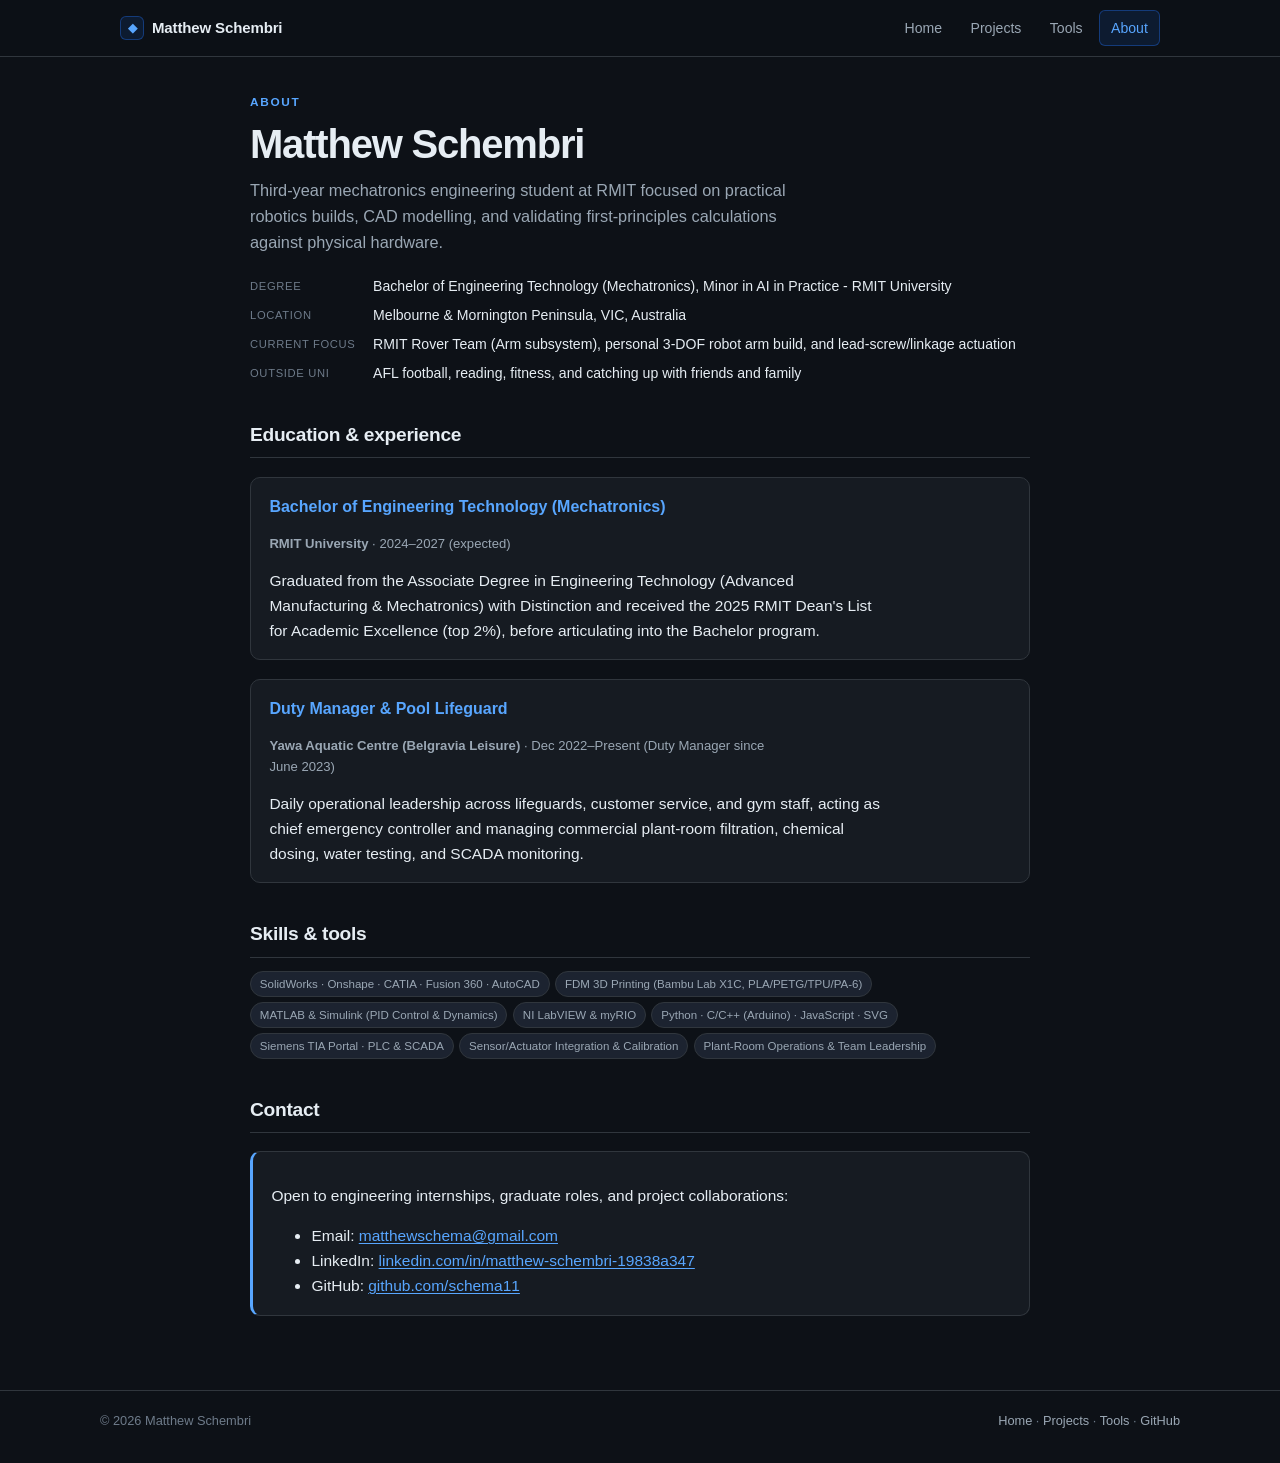
==== commit ea1fea71: "feat: centralise portfolio copy in content.js and bind core/project pages" ====
--- a/about.html
+++ b/about.html
@@ -11,7 +11,7 @@
 
 <nav class="nav" aria-label="Main">
   <div class="nav-in">
-    <a class="brand" href="index.html"><span class="mark">◆</span> Matthew Schembri</a>
+    <a class="brand" href="index.html"><span class="mark">◆</span> <span data-text="site.brand"></span></a>
     <ul>
       <li><a href="index.html">Home</a></li>
       <li><a href="projects.html">Projects</a></li>
@@ -22,45 +22,36 @@
 </nav>
 
 <main class="narrow">
-  <p class="eyebrow">About</p>
-  <h1>Matthew Schembri</h1>
-  <p class="lede">Third-year mechatronics engineering student at RMIT focused on practical robotics builds, CAD modelling, and validating first-principles calculations against physical hardware.</p>
+  <p class="eyebrow" data-text="about.eyebrow"></p>
+  <h1 data-text="about.title"></h1>
+  <p class="lede" data-text="about.lede"></p>
 
   <dl class="meta">
-    <dt>Degree</dt><dd>Bachelor of Engineering Technology (Mechatronics), Minor in AI in Practice - RMIT University</dd>
-    <dt>Location</dt><dd>Melbourne &amp; Mornington Peninsula, VIC, Australia</dd>
-    <dt>Current focus</dt><dd>RMIT Rover Team (Arm subsystem), personal 3-DOF robot arm build, and lead-screw/linkage actuation</dd>
-    <dt>Outside uni</dt><dd>AFL football, reading, fitness, and catching up with friends and family</dd>
+    <dt>Degree</dt><dd data-text="about.meta.degree"></dd>
+    <dt>Location</dt><dd data-text="about.meta.location"></dd>
+    <dt>Current focus</dt><dd data-text="about.meta.focus"></dd>
+    <dt>Outside uni</dt><dd data-text="about.meta.outsideUni"></dd>
   </dl>
 
-  <h2>Education &amp; experience</h2>
+  <h2 data-text="about.experienceHeading"></h2>
   <div class="panel">
-    <h3>Bachelor of Engineering Technology (Mechatronics)</h3>
-    <p class="small muted"><strong>RMIT University</strong> · 2024–2027 (expected)</p>
-    <p>Graduated from the Associate Degree in Engineering Technology (Advanced Manufacturing &amp; Mechatronics) with Distinction and received the 2025 RMIT Dean's List for Academic Excellence (top 2%), before articulating into the Bachelor program.</p>
+    <h3 data-text="about.education.title"></h3>
+    <p class="small muted" data-html="about.education.meta"></p>
+    <p data-text="about.education.body"></p>
   </div>
 
   <div class="panel">
-    <h3>Duty Manager &amp; Pool Lifeguard</h3>
-    <p class="small muted"><strong>Yawa Aquatic Centre (Belgravia Leisure)</strong> · Dec 2022–Present (Duty Manager since June 2023)</p>
-    <p>Daily operational leadership across lifeguards, customer service, and gym staff, acting as chief emergency controller and managing commercial plant-room filtration, chemical dosing, water testing, and SCADA monitoring.</p>
+    <h3 data-text="about.work.title"></h3>
+    <p class="small muted" data-html="about.work.meta"></p>
+    <p data-text="about.work.body"></p>
   </div>
 
-  <h2>Skills &amp; tools</h2>
-  <ul class="chips" aria-label="Technical skills and tools">
-    <li class="chip">SolidWorks · Onshape · CATIA · Fusion 360 · AutoCAD</li>
-    <li class="chip">FDM 3D Printing (Bambu Lab X1C, PLA/PETG/TPU/PA-6)</li>
-    <li class="chip">MATLAB &amp; Simulink (PID Control &amp; Dynamics)</li>
-    <li class="chip">NI LabVIEW &amp; myRIO</li>
-    <li class="chip">Python · C/C++ (Arduino) · JavaScript · SVG</li>
-    <li class="chip">Siemens TIA Portal · PLC &amp; SCADA</li>
-    <li class="chip">Sensor/Actuator Integration &amp; Calibration</li>
-    <li class="chip">Plant-Room Operations &amp; Team Leadership</li>
-  </ul>
+  <h2 data-text="about.skillsHeading"></h2>
+  <ul class="chips" aria-label="Technical skills and tools" data-list="about.skills" data-item-class="chip"></ul>
 
-  <h2 id="contact">Contact</h2>
+  <h2 id="contact" data-text="about.contactHeading"></h2>
   <div class="panel note">
-    <p>Open to engineering internships, graduate roles, and project collaborations:</p>
+    <p data-text="about.contactIntro"></p>
     <ul>
       <li>Email: <a href="mailto:matthewschema@gmail.com">matthewschema@gmail.com</a></li>
       <li>LinkedIn: <a href="https://www.linkedin.com/in/matthew-schembri-19838a347" target="_blank" rel="noopener">linkedin.com/in/matthew-schembri-19838a347</a></li>
@@ -70,10 +61,11 @@
 </main>
 
 <footer class="site"><div>
-  <span>© <span id="yr"></span> Matthew Schembri</span>
+  <span>© <span id="yr"></span> <span data-text="site.brand"></span></span>
   <span><a href="index.html">Home</a> · <a href="projects.html">Projects</a> · <a href="tools.html">Tools</a> · <a href="https://github.com/schema11" target="_blank" rel="noopener">GitHub</a></span>
 </div></footer>
 
+<script src="content.js"></script>
 <script src="assets/site.js"></script>
 </body>
 </html>
--- a/assets/site.css
+++ b/assets/site.css
@@ -492,10 +492,7 @@
 }
 .kpi.hero { border-color: var(--accent-line); background: var(--accent-bg); }
 .kpi small, .kpi > span {
-  display: flex;
-  align-items: center;
-  justify-content: space-between;
-  gap: .3rem;
+  display: block;
   color: var(--muted);
   font-size: .73rem;
   font-weight: 600;
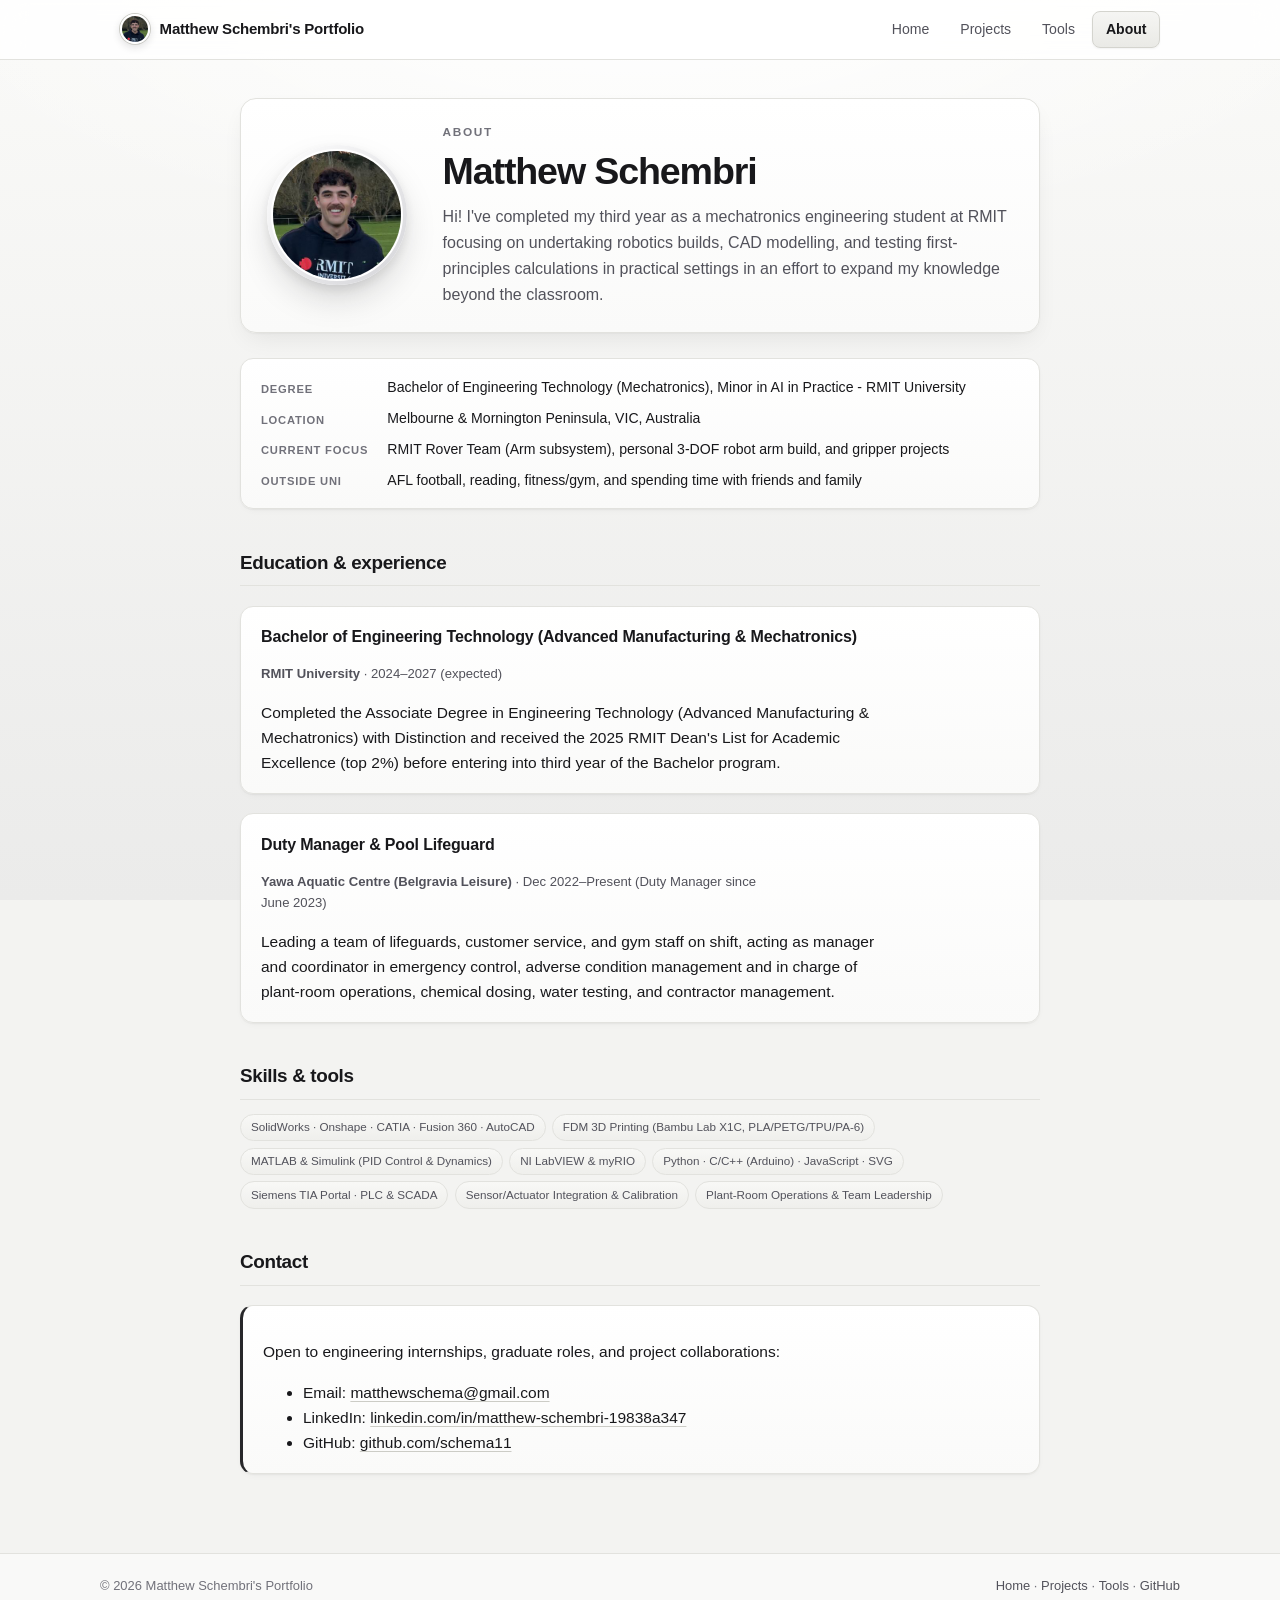
==== commit fb3099b6: "Update home, index, about, and project pages with portrait bubble, light SVGs, and refreshed CTAs" ====
--- a/about.html
+++ b/about.html
@@ -11,7 +11,7 @@
 
 <nav class="nav" aria-label="Main">
   <div class="nav-in">
-    <a class="brand" href="index.html"><span class="mark">◆</span> <span data-text="site.brand"></span></a>
+    <a class="brand" href="index.html"><img class="brand-avatar" src="assets/media/profile.svg" alt="" width="30" height="30"> <span data-text="site.brand"></span></a>
     <ul>
       <li><a href="index.html">Home</a></li>
       <li><a href="projects.html">Projects</a></li>
@@ -22,9 +22,16 @@
 </nav>
 
 <main class="narrow">
-  <p class="eyebrow" data-text="about.eyebrow"></p>
-  <h1 data-text="about.title"></h1>
-  <p class="lede" data-text="about.lede"></p>
+  <section class="about-hero hero-profile">
+    <div class="avatar-ring lg">
+      <img src="assets/media/profile.svg" alt="Matthew Schembri" width="132" height="132">
+    </div>
+    <div class="hero-copy">
+      <p class="eyebrow" data-text="about.eyebrow"></p>
+      <h1 data-text="about.title"></h1>
+      <p class="lede" data-text="about.lede"></p>
+    </div>
+  </section>
 
   <dl class="meta">
     <dt>Degree</dt><dd data-text="about.meta.degree"></dd>
--- a/assets/site.css
+++ b/assets/site.css
@@ -1,55 +1,106 @@
 /* ============================================================
-   Matthew Schembri Portfolio - Shared Styles
+   Matthew Schembri Portfolio - Soft Studio Elevation Styles
    ============================================================ */
 :root {
-  color-scheme: dark;
-  --bg: #0d1117;
-  --surface: #161b22;
-  --surface-2: #1c2330;
-  --inset: #010409;
-  --line: #30363d;
-  --text: #e6edf3;
-  --muted: #9aa7b4;
-  --faint: #6e7b8a;
-  --accent: #58a6ff;
-  --accent-bg: #1f6feb1f;
-  --accent-line: #1f6feb66;
-  --ok: #3fb950;
-  --warn: #d29922;
-  --bad: #f85149;
-  --violet: #8957e5;
+  color-scheme: light;
+  --bg: #f3f3f1;
+  --bg-top: #fafaf8;
+  --bg-bot: #ebebea;
+  --surface: #ffffff;
+  --surface-grad: linear-gradient(180deg, #ffffff 0%, #fafaf9 100%);
+  --surface-2: #f4f4f2;
+  --inset: #f3f3f0;
+  --line: #e2e2de;
+  --line-strong: #ccccc6;
+  --text: #18181b;
+  --muted: #52525b;
+  --faint: #71717a;
+  --accent: #18181b;
+  --accent-bg: linear-gradient(180deg, #f5f5f3 0%, #eaeae6 100%);
+  --accent-line: #d4d4ce;
+  --ok: #2d6a4f;
+  --ok-bg: #eef5f1;
+  --ok-line: #c4dccd;
+  --warn: #9a6700;
+  --warn-bg: #fcf6e8;
+  --warn-line: #e8d5a8;
+  --bad: #b9382c;
+  --bad-bg: #fbf0ef;
+  --bad-line: #ebc9c5;
+  --violet: #5a5470;
+  --shadow-sm: 0 1px 2px rgba(24, 24, 27, .05), 0 3px 10px -4px rgba(24, 24, 27, .06);
+  --shadow-md: 0 1px 2px rgba(24, 24, 27, .04), 0 10px 26px -8px rgba(24, 24, 27, .09);
+  --shadow-lg: 0 6px 14px rgba(24, 24, 27, .06), 0 22px 42px -12px rgba(24, 24, 27, .15);
+  --shadow-btn: 0 3px 10px -2px rgba(24, 24, 27, .28), inset 0 1px 0 rgba(255, 255, 255, .16);
   --mono: ui-monospace, SFMono-Regular, Consolas, monospace;
   --maxw: 1080px;
 }
 
 *, *::before, *::after { box-sizing: border-box; }
-html { scroll-behavior: smooth; scroll-padding-top: 4.5rem; }
+html { scroll-behavior: smooth; scroll-padding-top: 4.8rem; }
 body {
   margin: 0;
   min-height: 100vh;
   display: flex;
   flex-direction: column;
-  background: var(--bg);
-  color: var(--text);
-  font: 15.5px/1.6 -apple-system, BlinkMacSystemFont, "Segoe UI", Roboto, Helvetica, Arial, sans-serif;
-}
-a { color: var(--accent); text-decoration-thickness: 1px; text-underline-offset: 2px; }
+  background-color: var(--bg);
+  background-image:
+    radial-gradient(ellipse 85% 40% at 50% 0%, #ffffff 0%, transparent 68%),
+    linear-gradient(180deg, var(--bg-top) 0%, var(--bg-bot) 100%);
+  background-attachment: fixed;
+  color: var(--text);
+  font: 15.5px/1.62 -apple-system, BlinkMacSystemFont, "Segoe UI", Roboto, Helvetica, Arial, sans-serif;
+  -webkit-font-smoothing: antialiased;
+}
+a { color: var(--text); text-decoration-thickness: 1px; text-underline-offset: 3px; text-decoration-color: var(--line-strong); transition: color .15s, text-decoration-color .15s; }
+a:hover { text-decoration-color: var(--text); }
 img { max-width: 100%; height: auto; }
-hr { border: 0; border-top: 1px solid var(--line); margin: 2rem 0; }
+hr { border: 0; border-top: 1px solid var(--line); margin: 2.25rem 0; }
+
+/* ---------- Entrance & Micro-Animations ---------- */
+@keyframes fadeUp {
+  from { opacity: 0; transform: translateY(14px); }
+  to   { opacity: 1; transform: translateY(0); }
+}
+@keyframes popIn {
+  from { opacity: 0; transform: scale(.93) translateY(8px); }
+  to   { opacity: 1; transform: scale(1) translateY(0); }
+}
+@keyframes panelReveal {
+  from { opacity: 0; transform: translateY(8px); }
+  to   { opacity: 1; transform: translateY(0); }
+}
+.has-anim .reveal {
+  opacity: 0;
+  transform: translateY(16px);
+  transition: opacity .52s cubic-bezier(.22, 1, .36, 1) var(--d, 0ms),
+              transform .52s cubic-bezier(.22, 1, .36, 1) var(--d, 0ms);
+}
+.has-anim .reveal.in {
+  opacity: 1;
+  transform: translateY(0);
+}
+.tabpanel.anim-in { animation: panelReveal .32s cubic-bezier(.22, 1, .36, 1) both; }
 
 /* ---------- Navigation ---------- */
 .nav {
   position: sticky;
   top: 0;
   z-index: 50;
-  background: #0d1117ee;
-  backdrop-filter: blur(8px);
+  background: rgba(255, 255, 255, .78);
+  backdrop-filter: blur(12px);
+  -webkit-backdrop-filter: blur(12px);
   border-bottom: 1px solid var(--line);
+  transition: box-shadow .22s ease, background-color .22s ease;
+}
+.nav.scrolled {
+  background: rgba(255, 255, 255, .90);
+  box-shadow: 0 6px 22px -10px rgba(24, 24, 27, .12);
 }
 .nav-in {
   max-width: var(--maxw);
   margin: 0 auto;
-  padding: .65rem 1.25rem;
+  padding: .68rem 1.25rem;
   display: flex;
   flex-wrap: wrap;
   gap: .75rem 1rem;
@@ -60,23 +111,25 @@
 .brand {
   display: flex;
   align-items: center;
-  gap: .5rem;
+  gap: .6rem;
   font-weight: 700;
   font-size: .94rem;
   color: var(--text);
   text-decoration: none;
-  letter-spacing: -.01em;
-}
-.brand .mark {
-  width: 24px;
-  height: 24px;
-  display: grid;
-  place-items: center;
-  border: 1px solid var(--accent-line);
-  background: var(--accent-bg);
-  border-radius: 6px;
-  color: var(--accent);
-  font-size: .75rem;
+  letter-spacing: -.015em;
+}
+.brand-avatar {
+  width: 30px;
+  height: 30px;
+  border-radius: 50%;
+  object-fit: cover;
+  border: 2px solid #ffffff;
+  box-shadow: 0 0 0 1px var(--line-strong), 0 3px 8px rgba(24, 24, 27, .14);
+  transition: transform .22s cubic-bezier(.22, 1, .36, 1), box-shadow .22s ease;
+}
+.brand:hover .brand-avatar {
+  transform: scale(1.08);
+  box-shadow: 0 0 0 1px var(--muted), 0 5px 12px rgba(24, 24, 27, .2);
 }
 .nav ul {
   display: flex;
@@ -88,16 +141,27 @@
 }
 .nav ul a {
   display: block;
-  padding: .35rem .7rem;
-  border-radius: 6px;
+  padding: .38rem .78rem;
+  border-radius: 8px;
   font-size: .88rem;
+  font-weight: 500;
   color: var(--muted);
   text-decoration: none;
   border: 1px solid transparent;
-  transition: color .15s, background-color .15s, border-color .15s;
-}
-.nav ul a:hover { color: var(--text); background: var(--surface-2); border-color: var(--line); }
-.nav ul a[aria-current="page"] { color: var(--accent); background: var(--accent-bg); border-color: var(--accent-line); }
+  transition: color .16s, background .16s, border-color .16s, box-shadow .16s;
+}
+.nav ul a:hover {
+  color: var(--text);
+  background: var(--surface-2);
+  border-color: var(--line);
+}
+.nav ul a[aria-current="page"] {
+  color: var(--text);
+  font-weight: 600;
+  background: var(--accent-bg);
+  border-color: var(--accent-line);
+  box-shadow: 0 1px 2px rgba(24, 24, 27, .05);
+}
 
 /* ---------- Layout & Type ---------- */
 main {
@@ -105,42 +169,81 @@
   width: 100%;
   max-width: var(--maxw);
   margin: 0 auto;
-  padding: 2.25rem 1.25rem 3.5rem;
-}
-main.narrow { max-width: 820px; }
+  padding: 2.4rem 1.25rem 3.75rem;
+}
+main.narrow { max-width: 840px; }
 main.wide { max-width: 1400px; padding-top: 1.5rem; }
 
 .eyebrow {
-  margin: 0 0 .55rem;
-  color: var(--accent);
+  margin: 0 0 .5rem;
+  color: var(--faint);
   font-size: .74rem;
   font-weight: 700;
   letter-spacing: .14em;
   text-transform: uppercase;
 }
-.eyebrow a { color: inherit; text-decoration: none; }
-.eyebrow a:hover { text-decoration: underline; }
-h1 { margin: 0 0 .5rem; font-size: clamp(1.75rem, 4.2vw, 2.5rem); line-height: 1.15; letter-spacing: -.03em; }
+.eyebrow a { color: var(--muted); text-decoration: none; }
+.eyebrow a:hover { color: var(--text); text-decoration: underline; }
+h1 {
+  margin: 0 0 .5rem;
+  font-size: clamp(1.75rem, 3.8vw, 2.35rem);
+  line-height: 1.16;
+  letter-spacing: -.03em;
+  color: var(--text);
+}
 h2 {
-  margin: 2.25rem 0 .85rem;
-  font-size: 1.2rem;
-  letter-spacing: -.015em;
-  padding-bottom: .4rem;
+  margin: 2.4rem 0 .9rem;
+  font-size: 1.18rem;
+  letter-spacing: -.018em;
+  padding-bottom: .45rem;
   border-bottom: 1px solid var(--line);
-}
-h3 { margin: 1.5rem 0 .45rem; font-size: 1rem; color: var(--accent); }
-.lede { margin: .6rem 0 0; color: var(--muted); font-size: 1.02rem; max-width: 64ch; }
+  color: var(--text);
+}
+h3 { margin: 1.5rem 0 .45rem; font-size: 1rem; color: var(--text); letter-spacing: -.01em; }
+.lede { margin: .65rem 0 0; color: var(--muted); font-size: 1rem; max-width: 64ch; }
 p, li { max-width: 72ch; }
 .muted { color: var(--muted); }
 .small { font-size: .82rem; }
 code {
   font-family: var(--mono);
-  font-size: .85em;
+  font-size: .84em;
   background: var(--surface-2);
-  padding: .1em .35em;
-  border-radius: 4px;
-  color: #ffa657;
-}
+  border: 1px solid var(--line);
+  padding: .1em .36em;
+  border-radius: 5px;
+  color: #27272a;
+}
+
+/* ---------- Circular Portrait Bubble ---------- */
+.hero-profile {
+  display: flex;
+  flex-wrap: wrap;
+  align-items: center;
+  gap: 1.75rem 2.2rem;
+}
+.hero-copy { flex: 1 1 340px; min-width: 0; }
+.avatar-ring {
+  flex: 0 0 auto;
+  padding: 4px;
+  border-radius: 50%;
+  background: linear-gradient(135deg, #ffffff 0%, #d4d4d8 100%);
+  box-shadow: 0 16px 36px -8px rgba(24, 24, 27, .22), 0 4px 12px rgba(24, 24, 27, .08);
+  transition: transform .28s cubic-bezier(.22, 1, .36, 1), box-shadow .28s ease;
+  animation: popIn .55s cubic-bezier(.22, 1, .36, 1) both;
+}
+.avatar-ring:hover {
+  transform: translateY(-3px) scale(1.025);
+  box-shadow: 0 22px 44px -10px rgba(24, 24, 27, .28), 0 6px 16px rgba(24, 24, 27, .10);
+}
+.avatar-ring img {
+  display: block;
+  width: 120px;
+  height: 120px;
+  border-radius: 50%;
+  object-fit: cover;
+  border: 2.5px solid #ffffff;
+}
+.avatar-ring.lg img { width: 132px; height: 132px; }
 
 /* ---------- Buttons & Chips ---------- */
 .btn {
@@ -148,168 +251,260 @@
   align-items: center;
   justify-content: center;
   gap: .4rem;
-  padding: .55rem .95rem;
-  border: 1px solid var(--line);
-  border-radius: 7px;
-  background: var(--surface-2);
+  padding: .56rem 1rem;
+  border: 1px solid var(--line);
+  border-radius: 9px;
+  background: linear-gradient(180deg, #ffffff 0%, #f4f4f2 100%);
   color: var(--text);
   font: inherit;
   font-size: .86rem;
   font-weight: 600;
   text-decoration: none;
   cursor: pointer;
-  transition: background-color .15s, border-color .15s, color .15s;
-}
-.btn:hover { border-color: var(--accent); color: var(--accent); }
-.btn:focus-visible { outline: 2px solid var(--accent); outline-offset: 2px; }
-.btn.prim { border-color: var(--accent-line); background: var(--accent-bg); color: var(--accent); }
-.btn.prim:hover { background: #1f6feb38; color: var(--text); }
-.btn.sm { padding: .35rem .68rem; font-size: .8rem; font-weight: 500; }
-.btn.on { background: #1f6feb33; border-color: var(--accent); color: var(--accent); }
-.btn-row { display: flex; flex-wrap: wrap; gap: .5rem; margin-top: 1.15rem; }
-
-.chips { display: flex; flex-wrap: wrap; gap: .35rem; margin: .75rem 0 0; padding: 0; list-style: none; }
+  box-shadow: var(--shadow-sm);
+  transition: transform .16s cubic-bezier(.22, 1, .36, 1), box-shadow .16s ease, border-color .16s ease, background .16s ease, color .16s ease;
+}
+.btn:hover {
+  transform: translateY(-1.5px);
+  border-color: var(--line-strong);
+  box-shadow: 0 4px 12px -3px rgba(24, 24, 27, .13);
+  color: var(--text);
+}
+.btn:active { transform: translateY(0); }
+.btn:focus-visible { outline: 2px solid var(--text); outline-offset: 2px; }
+.btn.prim {
+  border-color: #18181b;
+  background: linear-gradient(180deg, #2e2e33 0%, #141416 100%);
+  color: #ffffff;
+  box-shadow: var(--shadow-btn);
+}
+.btn.prim:hover {
+  background: linear-gradient(180deg, #3a3a40 0%, #1c1c20 100%);
+  border-color: #27272a;
+  color: #ffffff;
+  box-shadow: 0 8px 20px -4px rgba(24, 24, 27, .35), inset 0 1px 0 rgba(255, 255, 255, .2);
+}
+.btn.sm { padding: .38rem .74rem; font-size: .8rem; font-weight: 600; border-radius: 8px; }
+.btn.on {
+  border-color: #18181b;
+  background: linear-gradient(180deg, #2e2e33 0%, #141416 100%);
+  color: #ffffff;
+}
+.btn-row { display: flex; flex-wrap: wrap; gap: .55rem; margin-top: 1.2rem; }
+
+.chips { display: flex; flex-wrap: wrap; gap: .4rem; margin: .8rem 0 0; padding: 0; list-style: none; }
 .chip {
+  display: inline-flex;
+  align-items: center;
+  gap: .36rem;
+  font-size: .73rem;
+  font-weight: 500;
+  padding: .2rem .62rem;
+  border-radius: 99px;
+  border: 1px solid var(--line);
+  color: var(--muted);
+  background: linear-gradient(180deg, #f8f8f6 0%, #efefec 100%);
+}
+.chip.ok, .chip.live {
+  color: var(--text);
+  font-weight: 600;
+  border-color: var(--accent-line);
+}
+.chip.ok::before, .chip.live::before {
+  content: "";
+  width: 6px;
+  height: 6px;
+  border-radius: 50%;
   display: inline-block;
-  font-size: .72rem;
-  padding: .16rem .55rem;
-  border-radius: 99px;
-  border: 1px solid var(--line);
-  color: var(--muted);
-  background: var(--surface-2);
-}
-.chip.ok { color: var(--ok); border-color: #3fb95055; background: #3fb9501a; }
-.chip.live { color: var(--accent); border-color: var(--accent-line); background: var(--accent-bg); }
-.chip.warn { color: var(--warn); border-color: #d2992255; background: #d299221a; }
-.chip.bad { color: var(--bad); border-color: #f8514955; background: #f851491a; }
+  flex-shrink: 0;
+}
+.chip.ok::before { background: var(--ok); }
+.chip.live::before { background: #3f4652; }
+.chip.warn { color: var(--warn); border-color: var(--warn-line); background: var(--warn-bg); font-weight: 600; }
+.chip.bad { color: var(--bad); border-color: var(--bad-line); background: var(--bad-bg); font-weight: 600; }
 
 /* ---------- Cards & Panels ---------- */
 .grid {
   display: grid;
   grid-template-columns: repeat(auto-fit, minmax(290px, 1fr));
-  gap: 1rem;
+  gap: 1.1rem;
   margin-top: 1.25rem;
 }
 .card {
+  position: relative;
   display: flex;
   flex-direction: column;
-  background: var(--surface);
-  border: 1px solid var(--line);
-  border-radius: 10px;
+  background: var(--surface-grad);
+  border: 1px solid var(--line);
+  border-radius: 14px;
   overflow: hidden;
-  transition: border-color .15s;
-}
-.card:hover { border-color: var(--accent-line); }
-.card .thumb { background: var(--surface-2); border-bottom: 1px solid var(--line); padding: .4rem; }
-.card .thumb svg { display: block; width: 100%; height: auto; }
-.card .body { padding: 1rem 1.1rem; display: flex; flex-direction: column; flex: 1; }
-.card h3 { margin: 0 0 .35rem; font-size: 1.02rem; color: var(--text); }
-.card p { margin: 0; font-size: .88rem; color: var(--muted); flex: 1; }
-.card .btn-row { margin-top: .95rem; }
+  box-shadow: var(--shadow-md);
+  transition: transform .22s cubic-bezier(.22, 1, .36, 1), box-shadow .22s ease, border-color .22s ease;
+}
+.card::before {
+  content: "";
+  position: absolute;
+  top: 0;
+  left: 0;
+  right: 0;
+  height: 2.5px;
+  background: linear-gradient(90deg, #27272a 0%, #a1a1aa 65%, transparent 100%);
+  opacity: 0;
+  transition: opacity .22s ease;
+  z-index: 2;
+}
+.card:hover {
+  transform: translateY(-4px);
+  border-color: var(--line-strong);
+  box-shadow: var(--shadow-lg);
+}
+.card:hover::before { opacity: .85; }
+.card .thumb {
+  background: linear-gradient(180deg, #f5f5f3 0%, #ecece8 100%);
+  border-bottom: 1px solid var(--line);
+  padding: .5rem;
+}
+.card .thumb svg { display: block; width: 100%; height: auto; transition: transform .28s cubic-bezier(.22, 1, .36, 1); }
+.card:hover .thumb svg { transform: scale(1.02); }
+.card .body { padding: 1.2rem 1.3rem; display: flex; flex-direction: column; flex: 1; }
+.card h3 { margin: 0 0 .4rem; font-size: 1.04rem; font-weight: 700; color: var(--text); letter-spacing: -.012em; }
+.card p { margin: 0; font-size: .89rem; color: var(--muted); flex: 1; line-height: 1.58; }
+.card .btn-row { margin-top: 1.05rem; }
 
 .panel {
-  background: var(--surface);
-  border: 1px solid var(--line);
-  border-radius: 10px;
-  padding: 1rem 1.15rem;
-  margin: 1.15rem 0;
-}
-.panel.note { border-left: 3px solid var(--accent); }
-.panel.caution { border-left: 3px solid var(--warn); }
+  background: var(--surface-grad);
+  border: 1px solid var(--line);
+  border-radius: 13px;
+  padding: 1.1rem 1.25rem;
+  margin: 1.2rem 0;
+  box-shadow: var(--shadow-sm);
+}
+.panel.note { border-left: 3.5px solid #27272a; }
+.panel.caution { border-left: 3.5px solid var(--warn); background: linear-gradient(180deg, #fffdf8 0%, #faf6ec 100%); }
 .panel h3 { margin-top: 0; }
 .panel > :last-child { margin-bottom: 0; }
-details.panel summary { cursor: pointer; font-weight: 600; color: var(--accent); font-size: .9rem; }
+details.panel summary { cursor: pointer; font-weight: 600; color: var(--text); font-size: .9rem; }
 
 /* ---------- Home Hero & Sections ---------- */
 .hero {
-  padding: 1rem 0 1.75rem;
+  padding: .75rem 0 2rem;
   border-bottom: 1px solid var(--line);
 }
-.hero h1 { font-size: clamp(2rem, 5vw, 3rem); }
+.hero h1 { font-size: clamp(1.75rem, 3.6vw, 2.35rem); }
+.about-hero {
+  padding: 1.5rem 1.65rem;
+  border-radius: 16px;
+  background: var(--surface-grad);
+  border: 1px solid var(--line);
+  box-shadow: var(--shadow-md);
+  margin-bottom: 1.6rem;
+}
 .section-hd {
   display: flex;
   flex-wrap: wrap;
   align-items: baseline;
   justify-content: space-between;
   gap: .5rem;
-  margin: 2.25rem 0 .85rem;
-  padding-bottom: .4rem;
+  margin: 2.4rem 0 .9rem;
+  padding-bottom: .45rem;
   border-bottom: 1px solid var(--line);
 }
 .section-hd h2 { margin: 0; padding: 0; border: 0; }
-.section-hd a { font-size: .85rem; text-decoration: none; }
+.section-hd a { font-size: .85rem; font-weight: 600; color: var(--muted); text-decoration: none; transition: color .15s, transform .15s; }
+.section-hd a:hover { color: var(--text); transform: translateX(2px); }
 
 /* ---------- Meta, Tables, Steps ---------- */
 .meta {
   display: grid;
   grid-template-columns: auto 1fr;
-  gap: .4rem 1.1rem;
+  gap: .5rem 1.2rem;
   margin: 1.25rem 0 0;
+  padding: 1.05rem 1.25rem;
+  background: var(--surface-grad);
+  border: 1px solid var(--line);
+  border-radius: 13px;
+  box-shadow: var(--shadow-sm);
   font-size: .88rem;
 }
 .meta dt {
   color: var(--faint);
   text-transform: uppercase;
-  letter-spacing: .06em;
+  letter-spacing: .07em;
   font-size: .7rem;
-  padding-top: .2rem;
+  font-weight: 700;
+  padding-top: .22rem;
 }
 .meta dd { margin: 0; color: var(--text); }
 
 .scroll { overflow-x: auto; margin: .85rem 0; }
-.spec-tbl { width: 100%; border-collapse: collapse; font-size: .85rem; margin: .9rem 0; }
-.spec-tbl th, .spec-tbl td { border: 1px solid var(--line); padding: .42rem .6rem; text-align: left; vertical-align: top; }
+.spec-tbl {
+  width: 100%;
+  border-collapse: collapse;
+  font-size: .85rem;
+  margin: .9rem 0;
+  background: var(--surface);
+  border-radius: 10px;
+  overflow: hidden;
+  box-shadow: var(--shadow-sm);
+}
+.spec-tbl th, .spec-tbl td { border: 1px solid var(--line); padding: .48rem .68rem; text-align: left; vertical-align: top; }
 .spec-tbl th {
   background: var(--surface-2);
   color: var(--muted);
-  font-weight: 600;
-  font-size: .74rem;
+  font-weight: 700;
+  font-size: .72rem;
   text-transform: uppercase;
-  letter-spacing: .05em;
-}
-.spec-tbl td:first-child { color: var(--muted); }
+  letter-spacing: .06em;
+}
+.spec-tbl td:first-child { color: var(--muted); font-weight: 500; }
 
 .steps { counter-reset: s; list-style: none; padding: 0; margin: .9rem 0; }
-.steps li { counter-increment: s; position: relative; padding: 0 0 .7rem 2.1rem; }
+.steps li { counter-increment: s; position: relative; padding: 0 0 .75rem 2.2rem; }
 .steps li::before {
   content: counter(s);
   position: absolute;
   left: 0;
-  top: .05rem;
-  width: 1.45rem;
-  height: 1.45rem;
+  top: .08rem;
+  width: 1.5rem;
+  height: 1.5rem;
   border-radius: 50%;
-  background: var(--surface-2);
-  border: 1px solid var(--line);
-  color: var(--accent);
-  font-size: .75rem;
+  background: linear-gradient(180deg, #ffffff 0%, #ededeb 100%);
+  border: 1px solid var(--line-strong);
+  color: var(--text);
+  font-weight: 700;
+  font-size: .74rem;
   text-align: center;
-  line-height: 1.35rem;
+  line-height: 1.4rem;
+  box-shadow: var(--shadow-sm);
 }
 
 .eq-box {
-  background: var(--inset);
-  border: 1px solid var(--line);
-  border-radius: 8px;
-  padding: .75rem .9rem;
-  margin: .75rem 0;
-  font: .86rem/1.6 var(--mono);
+  background: linear-gradient(180deg, #fafaf8 0%, #f1f1ee 100%);
+  border: 1px solid var(--line);
+  border-radius: 10px;
+  padding: .85rem 1rem;
+  margin: .8rem 0;
+  font: .86rem/1.65 var(--mono);
+  color: var(--text);
   overflow-x: auto;
+  box-shadow: inset 0 1px 2px rgba(24, 24, 27, .04);
 }
 
 /* ---------- Tabs ---------- */
 .tabs {
   display: flex;
   flex-wrap: wrap;
-  gap: .25rem;
-  margin: 1.5rem 0 0;
-  padding: .25rem;
-  background: var(--surface-2);
-  border: 1px solid var(--line);
-  border-radius: 9px;
+  gap: .3rem;
+  margin: 1.6rem 0 0;
+  padding: .3rem;
+  background: rgba(244, 244, 242, .9);
+  backdrop-filter: blur(8px);
+  border: 1px solid var(--line);
+  border-radius: 11px;
   position: sticky;
-  top: 3.2rem;
+  top: 3.6rem;
   z-index: 20;
+  box-shadow: var(--shadow-sm);
 }
 .tabs button {
   flex: 1 1 auto;
@@ -319,24 +514,33 @@
   color: var(--muted);
   font: inherit;
   font-size: .85rem;
-  padding: .45rem .8rem;
-  border-radius: 6px;
+  font-weight: 500;
+  padding: .48rem .85rem;
+  border-radius: 8px;
   cursor: pointer;
   white-space: nowrap;
-}
-.tabs button:hover { color: var(--text); background: #ffffff08; }
-.tabs button[aria-selected="true"] { background: var(--accent-bg); color: var(--accent); border-color: var(--accent-line); }
-.tabpanel { padding-top: .35rem; }
+  transition: color .15s, background .15s, box-shadow .15s, border-color .15s;
+}
+.tabs button:hover { color: var(--text); background: rgba(255, 255, 255, .6); }
+.tabs button[aria-selected="true"] {
+  background: linear-gradient(180deg, #2e2e33 0%, #141416 100%);
+  color: #ffffff;
+  font-weight: 600;
+  border-color: #18181b;
+  box-shadow: var(--shadow-btn);
+}
+.tabpanel { padding-top: .45rem; }
 .tabpanel[hidden] { display: none; }
-.tabpanel > h2:first-of-type { margin-top: 1.35rem; }
+.tabpanel > h2:first-of-type { margin-top: 1.4rem; }
 
 /* ---------- Media, Evidence, Lightbox ---------- */
 .evidence {
-  margin: 1.25rem 0;
-  border: 1px solid var(--line);
-  border-radius: 10px;
+  margin: 1.35rem 0;
+  border: 1px solid var(--line);
+  border-radius: 14px;
   overflow: hidden;
   background: var(--surface);
+  box-shadow: var(--shadow-md);
 }
 .evidence header {
   display: flex;
@@ -344,29 +548,32 @@
   gap: .6rem;
   align-items: center;
   justify-content: space-between;
-  padding: .5rem .85rem;
-  background: var(--surface-2);
+  padding: .55rem .95rem;
+  background: linear-gradient(180deg, #f8f8f6 0%, #f0f0ed 100%);
   border-bottom: 1px solid var(--line);
   font-size: .8rem;
   color: var(--muted);
 }
 .evidence .tag { font-weight: 600; color: var(--text); }
 .evidence iframe { display: block; width: 100%; height: 600px; border: 0; background: var(--bg); }
-.evidence figcaption { padding: .6rem .85rem; font-size: .78rem; color: var(--muted); border-top: 1px solid var(--line); }
+.evidence figcaption { padding: .65rem .95rem; font-size: .79rem; color: var(--muted); border-top: 1px solid var(--line); background: var(--surface-2); }
 
 .media-grid {
   display: grid;
   grid-template-columns: repeat(auto-fill, minmax(260px, 1fr));
-  gap: .85rem;
-  margin: 1rem 0;
+  gap: 1rem;
+  margin: 1.1rem 0;
 }
 .media-grid figure {
   margin: 0;
   background: var(--surface);
   border: 1px solid var(--line);
-  border-radius: 9px;
+  border-radius: 12px;
   overflow: hidden;
-}
+  box-shadow: var(--shadow-md);
+  transition: transform .22s cubic-bezier(.22, 1, .36, 1), box-shadow .22s ease;
+}
+.media-grid figure:hover { transform: translateY(-3px); box-shadow: var(--shadow-lg); }
 .media-grid img {
   display: block;
   width: 100%;
@@ -374,19 +581,21 @@
   object-fit: cover;
   background: var(--surface-2);
   cursor: zoom-in;
-}
-.media-grid img:hover { opacity: .88; }
-.media-grid figcaption { padding: .5rem .7rem; font-size: .78rem; color: var(--muted); }
+  transition: transform .3s cubic-bezier(.22, 1, .36, 1);
+}
+.media-grid figure:hover img { transform: scale(1.03); }
+.media-grid figcaption { padding: .6rem .8rem; font-size: .79rem; color: var(--muted); border-top: 1px solid var(--line); }
 
 .videowrap {
-  margin: 1rem 0;
-  background: #000;
-  border: 1px solid var(--line);
-  border-radius: 10px;
+  margin: 1.1rem 0;
+  background: #141416;
+  border: 1px solid var(--line);
+  border-radius: 14px;
   overflow: hidden;
+  box-shadow: var(--shadow-md);
 }
 .videowrap iframe { display: block; width: 100%; aspect-ratio: 16 / 9; border: 0; }
-.videowrap figcaption { padding: .65rem .85rem; font-size: .8rem; color: var(--muted); background: var(--surface); border-top: 1px solid var(--line); }
+.videowrap figcaption { padding: .7rem .95rem; font-size: .81rem; color: var(--muted); background: var(--surface); border-top: 1px solid var(--line); }
 
 #lb {
   position: fixed;
@@ -394,51 +603,57 @@
   z-index: 200;
   display: none;
   place-items: center;
-  background: #0d1117f2;
+  background: rgba(24, 24, 27, .88);
+  backdrop-filter: blur(8px);
   padding: 1.5rem;
   cursor: zoom-out;
 }
-#lb.on { display: grid; }
-#lb img { max-width: 100%; max-height: 82vh; border-radius: 8px; border: 1px solid var(--line); }
-#lb p { margin: .7rem 0 0; color: var(--muted); font-size: .84rem; text-align: center; }
+#lb.on { display: grid; animation: fadeUp .2s ease both; }
+#lb img { max-width: 100%; max-height: 82vh; border-radius: 10px; border: 1px solid rgba(255, 255, 255, .15); box-shadow: 0 24px 60px rgba(0, 0, 0, .5); }
+#lb p { margin: .8rem 0 0; color: #e4e4e7; font-size: .85rem; text-align: center; }
 #lb button {
   position: absolute;
   top: 1rem;
   right: 1rem;
-  background: var(--surface-2);
-  color: var(--text);
-  border: 1px solid var(--line);
-  border-radius: 7px;
-  padding: .35rem .65rem;
+  background: rgba(255, 255, 255, .12);
+  color: #ffffff;
+  border: 1px solid rgba(255, 255, 255, .22);
+  border-radius: 8px;
+  padding: .4rem .75rem;
+  font-weight: 600;
   cursor: pointer;
-}
+  transition: background .15s;
+}
+#lb button:hover { background: rgba(255, 255, 255, .22); }
 
 /* ---------- Shared Tool Primitives ---------- */
 .tool-grid {
   display: grid;
   grid-template-columns: minmax(0, 1fr) minmax(0, 1fr);
-  gap: 1rem;
+  gap: 1.15rem;
   align-items: start;
-  margin-top: 1.25rem;
+  margin-top: 1.35rem;
 }
 .tool-grid.sidebar { grid-template-columns: 310px minmax(0, 1fr); }
 .tool-grid.calc { grid-template-columns: minmax(0, 390px) minmax(0, 1fr); }
 .tool-col { min-width: 0; }
 .tool-card {
-  background: var(--surface);
-  border: 1px solid var(--line);
-  border-radius: 10px;
-  padding: .95rem 1.05rem;
-  margin-bottom: 1rem;
+  background: var(--surface-grad);
+  border: 1px solid var(--line);
+  border-radius: 14px;
+  padding: 1.05rem 1.15rem;
+  margin-bottom: 1.05rem;
+  box-shadow: var(--shadow-md);
 }
 .tool-card h2 {
-  margin: 0 0 .8rem;
+  margin: 0 0 .85rem;
   padding: 0;
   border: 0;
-  font-size: .78rem;
-  letter-spacing: .08em;
+  font-size: .76rem;
+  font-weight: 700;
+  letter-spacing: .09em;
   text-transform: uppercase;
-  color: var(--muted);
+  color: var(--faint);
   display: flex;
   align-items: center;
   justify-content: space-between;
@@ -447,50 +662,69 @@
 .row2 { display: grid; grid-template-columns: 1fr 1fr; gap: .7rem; }
 .field { display: block; margin: 0 0 .7rem; color: var(--muted); font-size: .8rem; }
 .field[hidden] { display: none; }
-.field > span { display: block; margin-bottom: .22rem; color: var(--text); font-weight: 600; }
+.field > span { display: block; margin-bottom: .25rem; color: var(--text); font-weight: 600; }
 .field input[type="number"], .field select {
   width: 100%;
-  padding: .42rem .55rem;
+  padding: .44rem .58rem;
   background: var(--inset);
   color: var(--text);
   border: 1px solid var(--line);
-  border-radius: 6px;
+  border-radius: 7px;
   font: inherit;
-}
-.field input:focus, .field select:focus { outline: none; border-color: var(--accent); }
+  transition: border-color .15s, background-color .15s, box-shadow .15s;
+}
+.field input:focus, .field select:focus {
+  outline: none;
+  border-color: var(--text);
+  background: #ffffff;
+  box-shadow: 0 0 0 3px rgba(24, 24, 27, .07);
+}
 .field input:disabled, .field select:disabled { opacity: .45; cursor: not-allowed; }
-.slider { display: block; margin: 0 0 .58rem; font-size: .8rem; }
+.slider { display: block; margin: 0 0 .6rem; font-size: .8rem; }
 .slider .top { display: flex; justify-content: space-between; gap: .5rem; }
-.slider output { color: var(--accent); font-variant-numeric: tabular-nums; font-size: .78rem; }
-.slider input[type="range"] { width: 100%; margin: .15rem 0 0; accent-color: var(--accent); }
+.slider output { color: var(--text); font-weight: 600; font-variant-numeric: tabular-nums; font-size: .78rem; }
+.slider input[type="range"] { width: 100%; margin: .18rem 0 0; accent-color: #27272a; }
 .check { display: flex; align-items: center; gap: .45rem; font-size: .8rem; margin: 0 0 .45rem; cursor: pointer; }
-.check input { accent-color: var(--accent); }
-.toggles { display: flex; flex-wrap: wrap; gap: .35rem; margin: 0 0 .75rem; }
+.check input { accent-color: #27272a; }
+.toggles { display: flex; flex-wrap: wrap; gap: .38rem; margin: 0 0 .78rem; }
 .toggle { position: relative; }
 .toggle input { position: absolute; width: 1px; height: 1px; opacity: 0; }
 .toggle span {
   display: inline-block;
-  padding: .28rem .6rem;
+  padding: .3rem .65rem;
   border: 1px solid var(--line);
   border-radius: 99px;
   font-size: .76rem;
+  font-weight: 500;
   cursor: pointer;
-  background: var(--surface-2);
+  background: linear-gradient(180deg, #ffffff 0%, #f3f3f0 100%);
   color: var(--muted);
   user-select: none;
-}
-.toggle input:checked + span { background: var(--accent-bg); border-color: var(--accent-line); color: var(--accent); }
-.toggle input:focus-visible + span { outline: 2px solid var(--accent); outline-offset: 2px; }
-.group-lbl { font-weight: 600; font-size: .8rem; margin: .35rem 0 .4rem; }
-
-.kpi-grid { display: grid; grid-template-columns: repeat(auto-fit, minmax(145px, 1fr)); gap: .55rem; }
+  transition: all .15s ease;
+}
+.toggle span:hover { border-color: var(--line-strong); color: var(--text); }
+.toggle input:checked + span {
+  background: linear-gradient(180deg, #2e2e33 0%, #141416 100%);
+  border-color: #18181b;
+  color: #ffffff;
+  box-shadow: var(--shadow-btn);
+}
+.toggle input:focus-visible + span { outline: 2px solid var(--text); outline-offset: 2px; }
+.group-lbl { font-weight: 600; font-size: .8rem; margin: .38rem 0 .42rem; color: var(--text); }
+
+.kpi-grid { display: grid; grid-template-columns: repeat(auto-fit, minmax(145px, 1fr)); gap: .6rem; }
 .kpi {
-  background: var(--surface-2);
-  border: 1px solid var(--line);
-  border-radius: 8px;
-  padding: .6rem .7rem;
-}
-.kpi.hero { border-color: var(--accent-line); background: var(--accent-bg); }
+  background: linear-gradient(180deg, #fafaf9 0%, #f1f1ee 100%);
+  border: 1px solid var(--line);
+  border-radius: 10px;
+  padding: .68rem .78rem;
+}
+.kpi.hero {
+  border-color: #27272a;
+  background: linear-gradient(180deg, #2b2b30 0%, #151518 100%);
+  color: #ffffff;
+  box-shadow: var(--shadow-btn);
+}
 .kpi small, .kpi > span {
   display: block;
   color: var(--muted);
@@ -498,46 +732,48 @@
   font-weight: 600;
   letter-spacing: .02em;
 }
+.kpi.hero small, .kpi.hero > span, .kpi.hero i { color: #d4d4d8; }
 .kpi b, .kpi .big {
   display: block;
-  margin: .15rem 0 0;
+  margin: .18rem 0 0;
   font: 700 1.35rem/1.2 var(--mono);
   font-variant-numeric: tabular-nums;
-}
-.kpi.hero b { color: var(--accent); }
+  color: var(--text);
+}
+.kpi.hero b { color: #ffffff; }
 .kpi i { font-style: normal; font-size: .72rem; color: var(--muted); }
 
 .kv {
   display: flex;
   justify-content: space-between;
   gap: .75rem;
-  padding: .36rem 0;
+  padding: .4rem 0;
   border-bottom: 1px dashed var(--line);
-  font-size: .8rem;
+  font-size: .81rem;
 }
 .kv:last-of-type { border-bottom: 0; }
-.kv b { font-variant-numeric: tabular-nums; text-align: right; }
+.kv b { font-variant-numeric: tabular-nums; text-align: right; color: var(--text); }
 
 .badge {
   display: block;
-  padding: .55rem .75rem;
-  border-radius: 8px;
+  padding: .6rem .8rem;
+  border-radius: 9px;
   font-weight: 600;
   font-size: .82rem;
-  margin: .65rem 0 .35rem;
-}
-.badge.good { background: #3fb9501a; color: var(--ok); border: 1px solid #3fb95055; }
-.badge.warn { background: #d299221a; color: var(--warn); border: 1px solid #d2992255; }
-.badge.bad { background: #f851491a; color: var(--bad); border: 1px solid #f8514955; }
+  margin: .7rem 0 .35rem;
+}
+.badge.good { background: var(--ok-bg); color: var(--ok); border: 1px solid var(--ok-line); }
+.badge.warn { background: var(--warn-bg); color: var(--warn); border: 1px solid var(--warn-line); }
+.badge.bad { background: var(--bad-bg); color: var(--bad); border: 1px solid var(--bad-line); }
 
 .code-box {
-  background: var(--inset);
-  color: var(--text);
-  border: 1px solid var(--line);
-  border-radius: 8px;
-  padding: .85rem;
+  background: linear-gradient(180deg, #f8f8f6 0%, #f1f1ee 100%);
+  color: var(--text);
+  border: 1px solid var(--line);
+  border-radius: 9px;
+  padding: .9rem;
   overflow-x: auto;
-  font: 11.5px/1.6 var(--mono);
+  font: 11.5px/1.62 var(--mono);
   margin: 0;
   white-space: pre;
 }
@@ -550,9 +786,10 @@
 footer.site {
   border-top: 1px solid var(--line);
   margin-top: auto;
-  padding: 1.25rem 1.25rem 2rem;
+  padding: 1.4rem 1.25rem 2.2rem;
   color: var(--faint);
-  font-size: .8rem;
+  font-size: .81rem;
+  background: rgba(255, 255, 255, .45);
 }
 footer.site div {
   max-width: var(--maxw);
@@ -562,10 +799,11 @@
   gap: .6rem 1.25rem;
   justify-content: space-between;
 }
-footer.site a { color: var(--muted); text-decoration: none; }
-footer.site a:hover { color: var(--accent); }
+footer.site a { color: var(--muted); text-decoration: none; font-weight: 500; }
+footer.site a:hover { color: var(--text); }
 
 /* ---------- Embed & Responsive ---------- */
+body.embedded { background: var(--bg); }
 body.embedded .nav,
 body.embedded footer.site,
 body.embedded .hide-embed { display: none !important; }
@@ -578,7 +816,14 @@
   .tabs { position: static; }
   .evidence iframe { height: 460px; }
   .row2 { grid-template-columns: 1fr; }
+  .avatar-ring img { width: 96px; height: 96px; }
+  .avatar-ring.lg img { width: 108px; height: 108px; }
 }
 @media (prefers-reduced-motion: reduce) {
-  * { transition: none !important; scroll-behavior: auto; }
-}
+  *, *::before, *::after {
+    transition: none !important;
+    animation: none !important;
+    scroll-behavior: auto !important;
+  }
+  .has-anim .reveal { opacity: 1 !important; transform: none !important; }
+}
